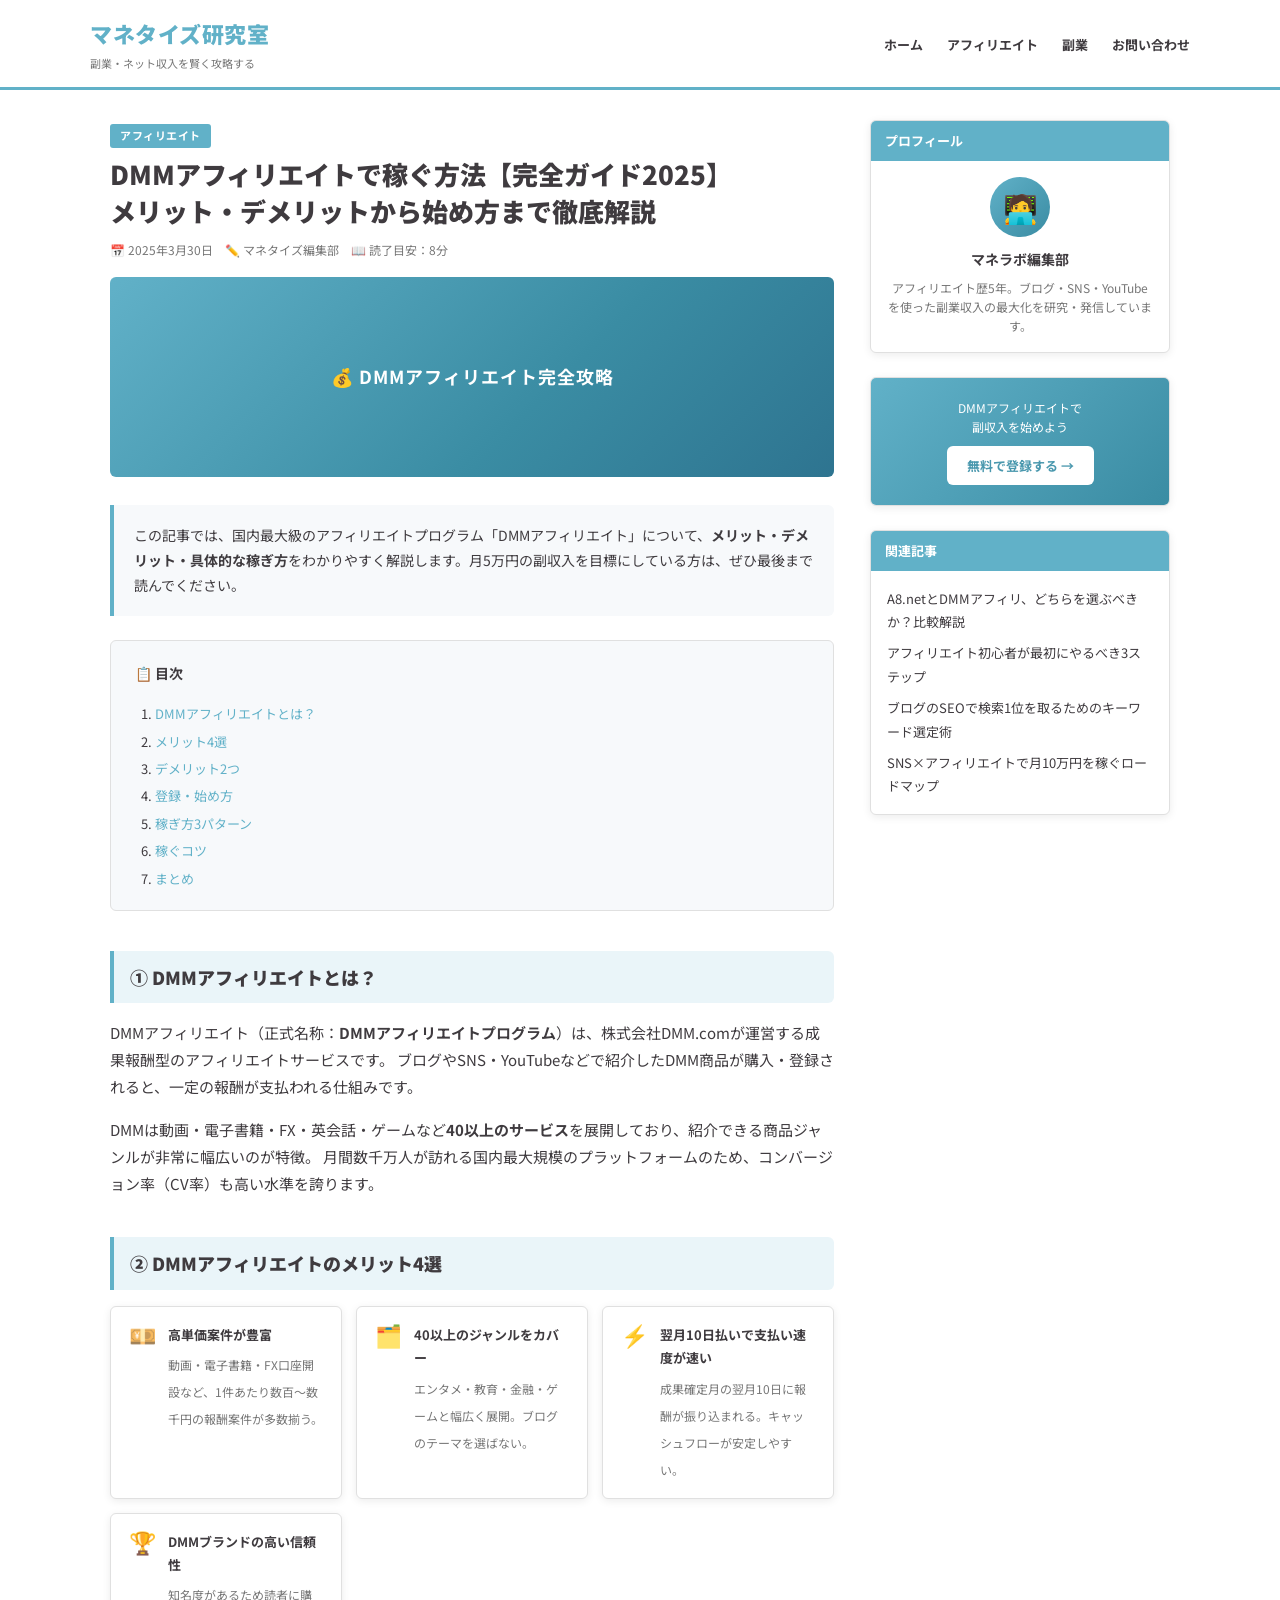
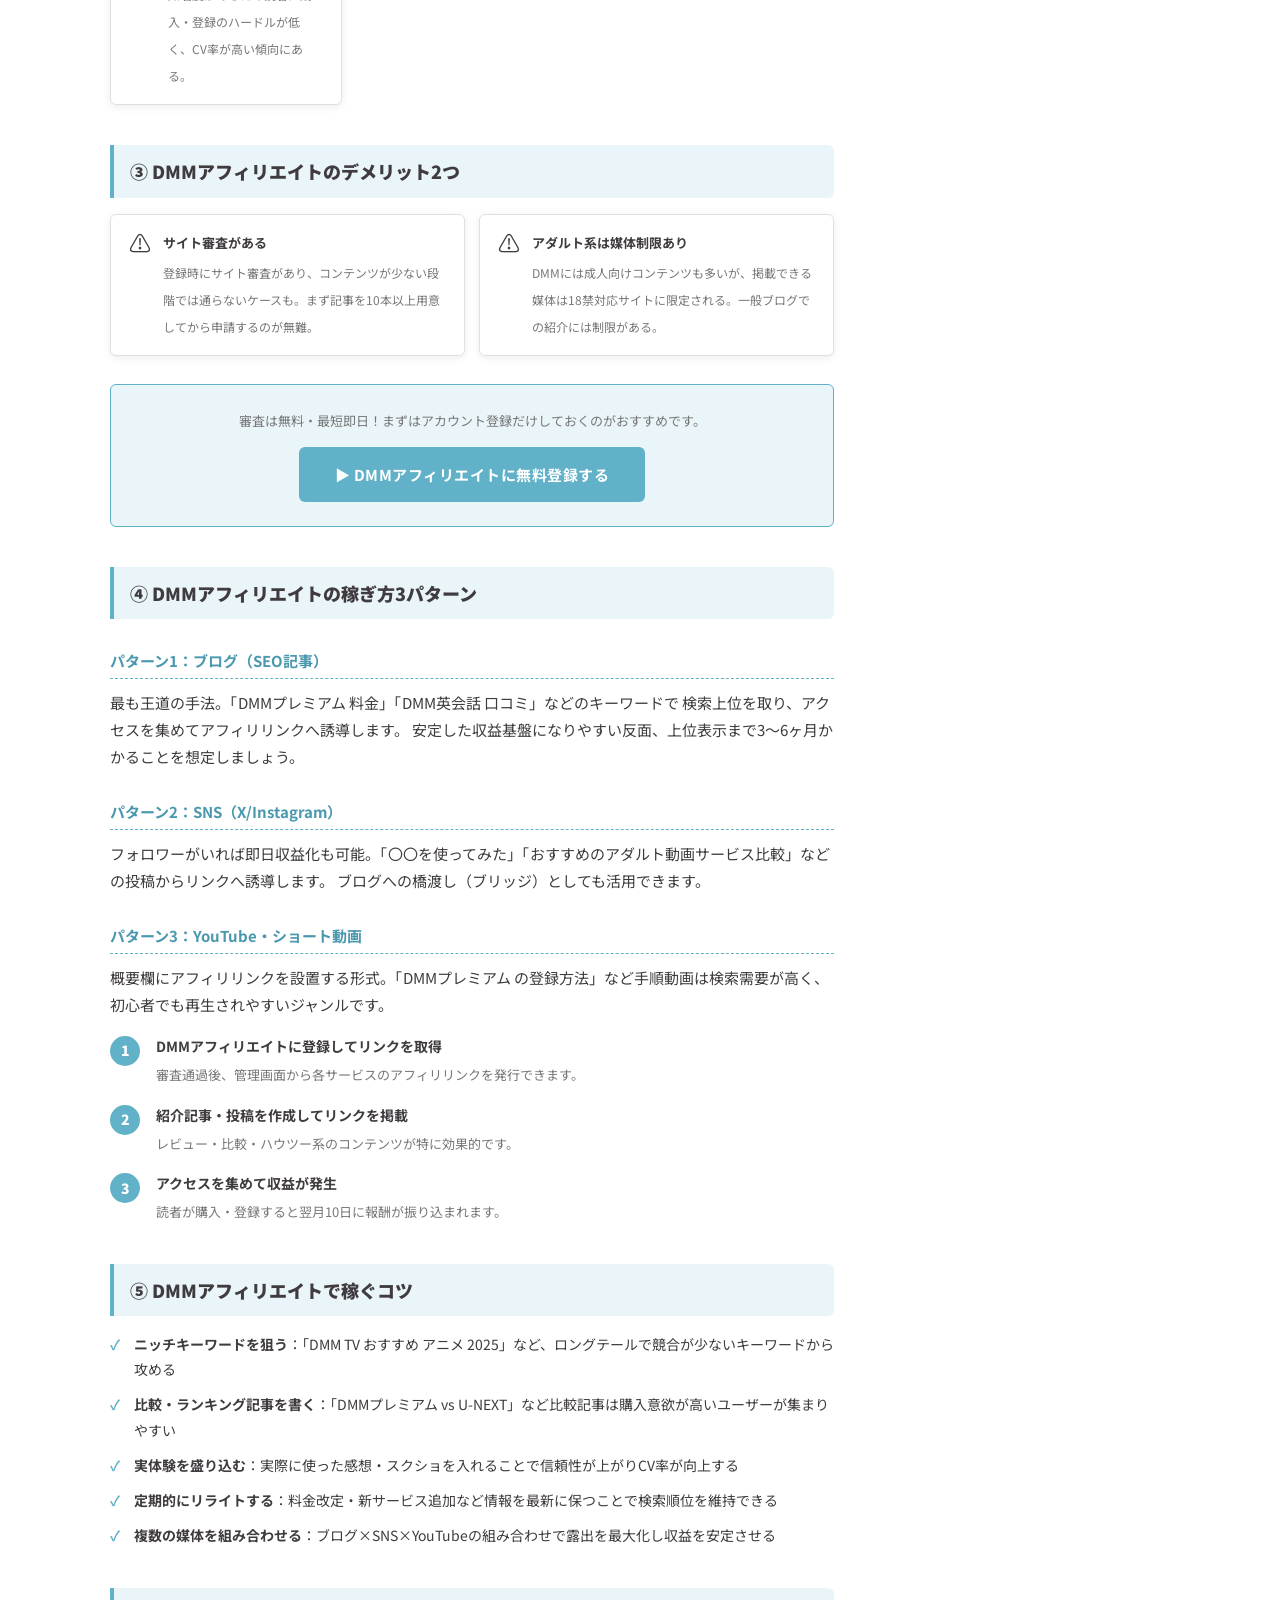
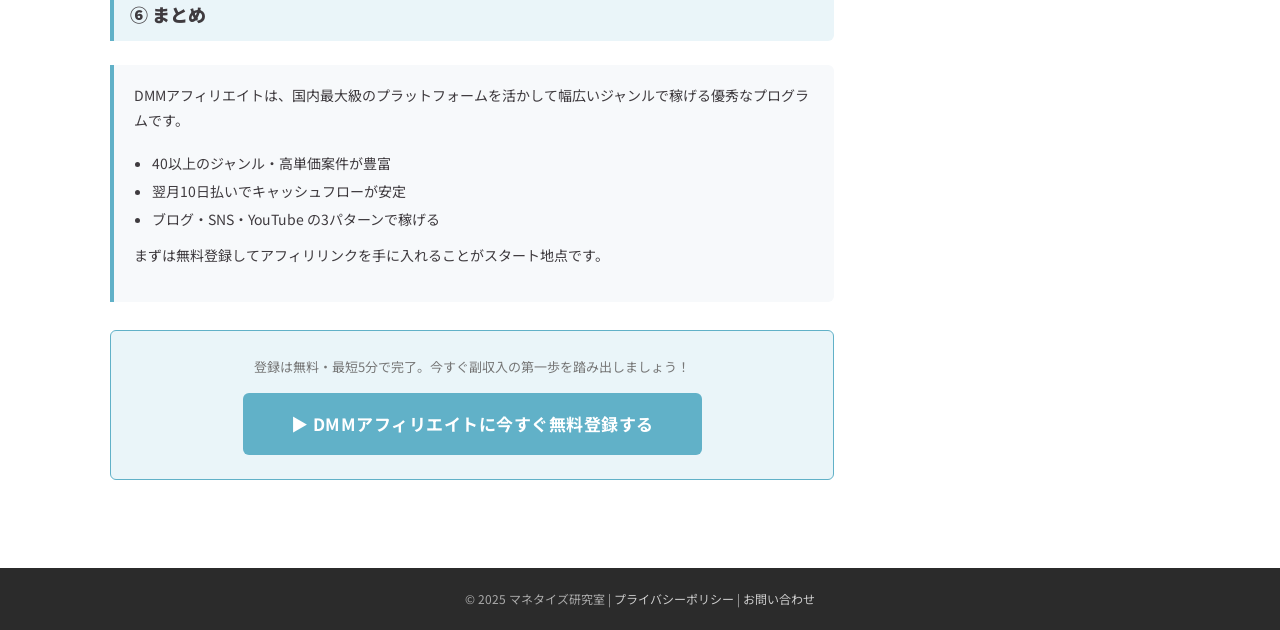
==== index.html @ 8227dcb9 "Initial commit: マネタイズ研究室 DMMアフィリエイト解説ブログ" ====
<!DOCTYPE html>
<html lang="ja">
<head>
  <meta charset="UTF-8">
  <meta name="viewport" content="width=device-width, initial-scale=1.0">
  <title>DMMアフィリエイトで稼ぐ方法【完全ガイド2025】 | マネタイズ研究室</title>
  <meta name="description" content="DMMアフィリエイトの始め方・メリット・デメリット・稼ぎ方を徹底解説。初心者でも月5万円以上を狙える副収入の作り方を紹介します。">
  <link rel="stylesheet" href="style.css">
</head>
<body>

<!-- ======= Header ======= -->
<header class="site-header">
  <div class="header-inner">
    <a href="index.html" style="text-decoration:none;">
      <div class="site-logo">
        <span class="name">マネタイズ研究室</span>
        <span class="tagline">副業・ネット収入を賢く攻略する</span>
      </div>
    </a>
    <nav>
      <ul class="site-nav">
        <li><a href="#">ホーム</a></li>
        <li><a href="#">アフィリエイト</a></li>
        <li><a href="#">副業</a></li>
        <li><a href="#">お問い合わせ</a></li>
      </ul>
    </nav>
  </div>
</header>

<!-- ======= Main ======= -->
<div class="wrapper">

  <!-- Article -->
  <main>
    <article>

      <header class="article-header">
        <span class="article-category">アフィリエイト</span>
        <h1 class="article-title">DMMアフィリエイトで稼ぐ方法【完全ガイド2025】<br>メリット・デメリットから始め方まで徹底解説</h1>
        <div class="article-meta">
          <span>📅 2025年3月30日</span>
          <span>✏️ マネタイズ編集部</span>
          <span>📖 読了目安：8分</span>
        </div>
        <div class="eyecatch">💰 DMMアフィリエイト完全攻略</div>
      </header>

      <div class="article-body">

        <!-- リード文 -->
        <div class="summary-box">
          この記事では、国内最大級のアフィリエイトプログラム「DMMアフィリエイト」について、<strong>メリット・デメリット・具体的な稼ぎ方</strong>をわかりやすく解説します。月5万円の副収入を目標にしている方は、ぜひ最後まで読んでください。
        </div>

        <!-- TOC -->
        <nav class="toc">
          <p class="toc-title">📋 目次</p>
          <ol>
            <li><a href="#what">DMMアフィリエイトとは？</a></li>
            <li><a href="#merit">メリット4選</a></li>
            <li><a href="#demerit">デメリット2つ</a></li>
            <li><a href="#start">登録・始め方</a></li>
            <li><a href="#how">稼ぎ方3パターン</a></li>
            <li><a href="#tips">稼ぐコツ</a></li>
            <li><a href="#summary">まとめ</a></li>
          </ol>
        </nav>

        <!-- 1. DMMアフィリエイトとは -->
        <h2 id="what">① DMMアフィリエイトとは？</h2>
        <p>
          DMMアフィリエイト（正式名称：<strong>DMMアフィリエイトプログラム</strong>）は、株式会社DMM.comが運営する成果報酬型のアフィリエイトサービスです。
          ブログやSNS・YouTubeなどで紹介したDMM商品が購入・登録されると、一定の報酬が支払われる仕組みです。
        </p>
        <p>
          DMMは動画・電子書籍・FX・英会話・ゲームなど<strong>40以上のサービス</strong>を展開しており、紹介できる商品ジャンルが非常に幅広いのが特徴。
          月間数千万人が訪れる国内最大規模のプラットフォームのため、コンバージョン率（CV率）も高い水準を誇ります。
        </p>

        <!-- 2. メリット -->
        <h2 id="merit">② DMMアフィリエイトのメリット4選</h2>
        <div class="card-grid">
          <div class="card">
            <div class="card-icon">💴</div>
            <div class="card-body">
              <strong>高単価案件が豊富</strong>
              <span>動画・電子書籍・FX口座開設など、1件あたり数百〜数千円の報酬案件が多数揃う。</span>
            </div>
          </div>
          <div class="card">
            <div class="card-icon">🗂️</div>
            <div class="card-body">
              <strong>40以上のジャンルをカバー</strong>
              <span>エンタメ・教育・金融・ゲームと幅広く展開。ブログのテーマを選ばない。</span>
            </div>
          </div>
          <div class="card">
            <div class="card-icon">⚡</div>
            <div class="card-body">
              <strong>翌月10日払いで支払い速度が速い</strong>
              <span>成果確定月の翌月10日に報酬が振り込まれる。キャッシュフローが安定しやすい。</span>
            </div>
          </div>
          <div class="card">
            <div class="card-icon">🏆</div>
            <div class="card-body">
              <strong>DMMブランドの高い信頼性</strong>
              <span>知名度があるため読者に購入・登録のハードルが低く、CV率が高い傾向にある。</span>
            </div>
          </div>
        </div>

        <!-- 3. デメリット -->
        <h2 id="demerit">③ DMMアフィリエイトのデメリット2つ</h2>
        <div class="card-grid">
          <div class="card">
            <div class="card-icon">⚠️</div>
            <div class="card-body">
              <strong>サイト審査がある</strong>
              <span>登録時にサイト審査があり、コンテンツが少ない段階では通らないケースも。まず記事を10本以上用意してから申請するのが無難。</span>
            </div>
          </div>
          <div class="card">
            <div class="card-icon">⚠️</div>
            <div class="card-body">
              <strong>アダルト系は媒体制限あり</strong>
              <span>DMMには成人向けコンテンツも多いが、掲載できる媒体は18禁対応サイトに限定される。一般ブログでの紹介には制限がある。</span>
            </div>
          </div>
        </div>

        <!-- 中間CTA -->
        <div class="cta-box" id="start">
          <p>審査は無料・最短即日！まずはアカウント登録だけしておくのがおすすめです。</p>
          <a href="YOUR_DMM_AFFILIATE_LINK" class="btn-cta" target="_blank" rel="noopener">
            ▶ DMMアフィリエイトに無料登録する
          </a>
        </div>

        <!-- 4. 稼ぎ方 -->
        <h2 id="how">④ DMMアフィリエイトの稼ぎ方3パターン</h2>

        <h3>パターン1：ブログ（SEO記事）</h3>
        <p>
          最も王道の手法。「DMMプレミアム 料金」「DMM英会話 口コミ」などのキーワードで
          検索上位を取り、アクセスを集めてアフィリリンクへ誘導します。
          安定した収益基盤になりやすい反面、上位表示まで3〜6ヶ月かかることを想定しましょう。
        </p>

        <h3>パターン2：SNS（X/Instagram）</h3>
        <p>
          フォロワーがいれば即日収益化も可能。「〇〇を使ってみた」「おすすめのアダルト動画サービス比較」などの投稿からリンクへ誘導します。
          ブログへの橋渡し（ブリッジ）としても活用できます。
        </p>

        <h3>パターン3：YouTube・ショート動画</h3>
        <p>
          概要欄にアフィリリンクを設置する形式。「DMMプレミアム の登録方法」など手順動画は検索需要が高く、初心者でも再生されやすいジャンルです。
        </p>

        <div class="steps">
          <div class="step">
            <div class="step-num">1</div>
            <div class="step-body">
              <strong>DMMアフィリエイトに登録してリンクを取得</strong>
              <p>審査通過後、管理画面から各サービスのアフィリリンクを発行できます。</p>
            </div>
          </div>
          <div class="step">
            <div class="step-num">2</div>
            <div class="step-body">
              <strong>紹介記事・投稿を作成してリンクを掲載</strong>
              <p>レビュー・比較・ハウツー系のコンテンツが特に効果的です。</p>
            </div>
          </div>
          <div class="step">
            <div class="step-num">3</div>
            <div class="step-body">
              <strong>アクセスを集めて収益が発生</strong>
              <p>読者が購入・登録すると翌月10日に報酬が振り込まれます。</p>
            </div>
          </div>
        </div>

        <!-- 5. 稼ぐコツ -->
        <h2 id="tips">⑤ DMMアフィリエイトで稼ぐコツ</h2>
        <ul class="tips-list">
          <li><strong>ニッチキーワードを狙う</strong>：「DMM TV おすすめ アニメ 2025」など、ロングテールで競合が少ないキーワードから攻める</li>
          <li><strong>比較・ランキング記事を書く</strong>：「DMMプレミアム vs U-NEXT」など比較記事は購入意欲が高いユーザーが集まりやすい</li>
          <li><strong>実体験を盛り込む</strong>：実際に使った感想・スクショを入れることで信頼性が上がりCV率が向上する</li>
          <li><strong>定期的にリライトする</strong>：料金改定・新サービス追加など情報を最新に保つことで検索順位を維持できる</li>
          <li><strong>複数の媒体を組み合わせる</strong>：ブログ×SNS×YouTubeの組み合わせで露出を最大化し収益を安定させる</li>
        </ul>

        <!-- 6. まとめ + 最終CTA -->
        <h2 id="summary">⑥ まとめ</h2>
        <div class="summary-box">
          <p>DMMアフィリエイトは、国内最大級のプラットフォームを活かして幅広いジャンルで稼げる優秀なプログラムです。</p>
          <ul style="padding-left:18px; margin-top:8px; font-size:14px; line-height:2;">
            <li>40以上のジャンル・高単価案件が豊富</li>
            <li>翌月10日払いでキャッシュフローが安定</li>
            <li>ブログ・SNS・YouTube の3パターンで稼げる</li>
          </ul>
          <p style="margin-top:10px;">まずは無料登録してアフィリリンクを手に入れることがスタート地点です。</p>
        </div>

        <div class="cta-box">
          <p>登録は無料・最短5分で完了。今すぐ副収入の第一歩を踏み出しましょう！</p>
          <a href="YOUR_DMM_AFFILIATE_LINK" class="btn-cta large" target="_blank" rel="noopener">
            ▶ DMMアフィリエイトに今すぐ無料登録する
          </a>
        </div>

      </div><!-- /.article-body -->
    </article>
  </main>

  <!-- Sidebar -->
  <aside class="sidebar">

    <!-- Profile -->
    <div class="sidebar-widget">
      <div class="widget-title">プロフィール</div>
      <div class="widget-body">
        <div class="profile-icon">🧑‍💻</div>
        <p class="profile-name">マネラボ編集部</p>
        <p class="profile-desc">アフィリエイト歴5年。ブログ・SNS・YouTube を使った副業収入の最大化を研究・発信しています。</p>
      </div>
    </div>

    <!-- Sidebar CTA -->
    <div class="sidebar-widget">
      <div class="sidebar-cta-banner">
        <p>DMMアフィリエイトで<br>副収入を始めよう</p>
        <a href="YOUR_DMM_AFFILIATE_LINK" class="btn-sidebar-cta" target="_blank" rel="noopener">
          無料で登録する →
        </a>
      </div>
    </div>

    <!-- Related -->
    <div class="sidebar-widget">
      <div class="widget-title">関連記事</div>
      <div class="widget-body">
        <ul class="related-list">
          <li><a href="#">A8.netとDMMアフィリ、どちらを選ぶべきか？比較解説</a></li>
          <li><a href="#">アフィリエイト初心者が最初にやるべき3ステップ</a></li>
          <li><a href="#">ブログのSEOで検索1位を取るためのキーワード選定術</a></li>
          <li><a href="#">SNS×アフィリエイトで月10万円を稼ぐロードマップ</a></li>
        </ul>
      </div>
    </div>

  </aside>

</div><!-- /.wrapper -->

<!-- ======= Footer ======= -->
<footer class="site-footer">
  <p>&copy; 2025 マネタイズ研究室 | <a href="#">プライバシーポリシー</a> | <a href="#">お問い合わせ</a></p>
</footer>

</body>
</html>
---- style.css ----
/* ============================
   マネタイズ研究室 - Global
   ============================ */
@import url('https://fonts.googleapis.com/css2?family=Noto+Sans+JP:wght@400;700;900&display=swap');

:root {
  --teal: #61b1c8;
  --teal-dark: #4a98ae;
  --teal-light: #eaf5f9;
  --bg: #ffffff;
  --bg-alt: #f7f9fb;
  --text: #3f3b3f;
  --muted: #777;
  --border: #e0e0e0;
  --shadow: 0 2px 8px rgba(0,0,0,0.08);
  --radius: 6px;
}

*, *::before, *::after { box-sizing: border-box; margin: 0; padding: 0; }

body {
  font-family: 'Noto Sans JP', sans-serif;
  font-size: 15px;
  line-height: 1.8;
  color: var(--text);
  background: var(--bg);
}

a { color: var(--teal); text-decoration: none; }
a:hover { text-decoration: underline; }

/* ============================
   Header
   ============================ */
.site-header {
  background: #fff;
  border-bottom: 3px solid var(--teal);
  padding: 0 20px;
}
.header-inner {
  max-width: 1100px;
  margin: 0 auto;
  display: flex;
  align-items: center;
  justify-content: space-between;
  padding: 14px 0;
}
.site-logo {
  display: flex;
  flex-direction: column;
}
.site-logo .name {
  font-size: 22px;
  font-weight: 900;
  color: var(--teal);
  letter-spacing: .5px;
}
.site-logo .tagline {
  font-size: 11px;
  color: var(--muted);
}
.site-nav {
  display: flex;
  gap: 24px;
  list-style: none;
}
.site-nav a {
  font-size: 13px;
  font-weight: 700;
  color: var(--text);
}
.site-nav a:hover { color: var(--teal); text-decoration: none; }

/* ============================
   Wrapper / Layout
   ============================ */
.wrapper {
  max-width: 1100px;
  margin: 0 auto;
  padding: 30px 20px 60px;
  display: grid;
  grid-template-columns: 1fr 300px;
  gap: 36px;
  align-items: start;
}

/* ============================
   Article
   ============================ */
.article-header { margin-bottom: 24px; }

.article-category {
  display: inline-block;
  background: var(--teal);
  color: #fff;
  font-size: 11px;
  font-weight: 700;
  padding: 2px 10px;
  border-radius: 3px;
  margin-bottom: 8px;
  letter-spacing: .5px;
}

.article-title {
  font-size: clamp(20px, 3vw, 26px);
  font-weight: 900;
  line-height: 1.4;
  margin-bottom: 10px;
  color: var(--text);
}

.article-meta {
  font-size: 12px;
  color: var(--muted);
  display: flex;
  align-items: center;
  gap: 12px;
}
.article-meta span { display: flex; align-items: center; gap: 4px; }

/* Eye-catch banner */
.eyecatch {
  width: 100%;
  height: 200px;
  background: linear-gradient(135deg, var(--teal) 0%, #3a8ca3 60%, #2e7490 100%);
  border-radius: var(--radius);
  margin: 16px 0 28px;
  display: flex;
  align-items: center;
  justify-content: center;
  color: #fff;
  font-size: 18px;
  font-weight: 700;
  letter-spacing: 1px;
}

/* ============================
   TOC
   ============================ */
.toc {
  background: var(--bg-alt);
  border: 1px solid var(--border);
  border-radius: var(--radius);
  padding: 20px 24px;
  margin-bottom: 36px;
}
.toc-title {
  font-size: 14px;
  font-weight: 700;
  margin-bottom: 12px;
  color: var(--text);
}
.toc ol {
  padding-left: 20px;
  display: flex;
  flex-direction: column;
  gap: 4px;
}
.toc li { font-size: 13px; }
.toc a { color: var(--teal); }

/* ============================
   Headings
   ============================ */
.article-body h2 {
  font-size: 18px;
  font-weight: 900;
  color: var(--text);
  background: var(--teal-light);
  border-left: 4px solid var(--teal);
  padding: 10px 16px;
  margin: 40px 0 16px;
  border-radius: 0 var(--radius) var(--radius) 0;
}
.article-body h3 {
  font-size: 15px;
  font-weight: 700;
  color: var(--teal-dark);
  margin: 28px 0 10px;
  padding-bottom: 4px;
  border-bottom: 1px dashed var(--teal);
}
.article-body p { margin-bottom: 16px; }

/* ============================
   Merit / Demerit Cards
   ============================ */
.card-grid {
  display: grid;
  grid-template-columns: repeat(auto-fit, minmax(220px, 1fr));
  gap: 14px;
  margin: 16px 0 24px;
}
.card {
  background: #fff;
  border: 1px solid var(--border);
  border-radius: var(--radius);
  padding: 16px 18px;
  box-shadow: var(--shadow);
  display: flex;
  gap: 12px;
  align-items: flex-start;
}
.card-icon {
  font-size: 22px;
  flex-shrink: 0;
  line-height: 1;
}
.card-body strong {
  display: block;
  font-size: 13px;
  font-weight: 700;
  margin-bottom: 4px;
}
.card-body span { font-size: 12px; color: var(--muted); line-height: 1.6; }

/* ============================
   Numbered Steps
   ============================ */
.steps { counter-reset: step; margin: 16px 0 24px; display: flex; flex-direction: column; gap: 16px; }
.step {
  display: flex;
  gap: 16px;
  align-items: flex-start;
}
.step-num {
  counter-increment: step;
  background: var(--teal);
  color: #fff;
  font-weight: 900;
  font-size: 14px;
  width: 30px;
  height: 30px;
  border-radius: 50%;
  display: flex;
  align-items: center;
  justify-content: center;
  flex-shrink: 0;
  margin-top: 2px;
}
.step-body strong { display: block; font-size: 14px; margin-bottom: 4px; }
.step-body p { font-size: 13px; color: var(--muted); margin: 0; }

/* ============================
   Tips List
   ============================ */
.tips-list { list-style: none; margin: 12px 0 24px; display: flex; flex-direction: column; gap: 10px; }
.tips-list li {
  padding-left: 24px;
  position: relative;
  font-size: 14px;
}
.tips-list li::before {
  content: "✓";
  position: absolute;
  left: 0;
  color: var(--teal);
  font-weight: 700;
}

/* ============================
   CTA Button
   ============================ */
.cta-box {
  background: var(--teal-light);
  border: 1px solid var(--teal);
  border-radius: var(--radius);
  padding: 24px;
  text-align: center;
  margin: 28px 0;
}
.cta-box p { font-size: 13px; color: var(--muted); margin-bottom: 14px; }
.btn-cta {
  display: inline-block;
  background: var(--teal);
  color: #fff;
  font-size: 15px;
  font-weight: 700;
  padding: 14px 36px;
  border-radius: var(--radius);
  transition: background .2s;
  text-decoration: none;
  letter-spacing: .5px;
}
.btn-cta:hover { background: var(--teal-dark); text-decoration: none; }
.btn-cta.large { font-size: 17px; padding: 16px 48px; }

/* ============================
   Summary Box
   ============================ */
.summary-box {
  background: var(--bg-alt);
  border-left: 4px solid var(--teal);
  padding: 18px 20px;
  border-radius: 0 var(--radius) var(--radius) 0;
  margin: 24px 0;
  font-size: 14px;
}

/* ============================
   Sidebar
   ============================ */
.sidebar { display: flex; flex-direction: column; gap: 24px; }

.sidebar-widget {
  background: #fff;
  border: 1px solid var(--border);
  border-radius: var(--radius);
  overflow: hidden;
  box-shadow: var(--shadow);
}
.widget-title {
  background: var(--teal);
  color: #fff;
  font-size: 13px;
  font-weight: 700;
  padding: 8px 14px;
}
.widget-body { padding: 16px; }

/* Profile */
.profile-icon {
  width: 60px;
  height: 60px;
  border-radius: 50%;
  background: linear-gradient(135deg, var(--teal), #3a8ca3);
  display: flex;
  align-items: center;
  justify-content: center;
  font-size: 28px;
  margin: 0 auto 10px;
}
.profile-name { text-align: center; font-weight: 700; font-size: 14px; margin-bottom: 6px; }
.profile-desc { font-size: 12px; color: var(--muted); text-align: center; line-height: 1.6; }

/* Related */
.related-list { list-style: none; display: flex; flex-direction: column; gap: 8px; }
.related-list li { font-size: 13px; }
.related-list a { color: var(--text); }
.related-list a:hover { color: var(--teal); text-decoration: none; }

/* Sidebar CTA */
.sidebar-cta-banner {
  background: linear-gradient(135deg, var(--teal) 0%, #3a8ca3 100%);
  padding: 20px;
  text-align: center;
  color: #fff;
}
.sidebar-cta-banner p { font-size: 12px; margin-bottom: 10px; line-height: 1.6; }
.btn-sidebar-cta {
  display: inline-block;
  background: #fff;
  color: var(--teal-dark);
  font-size: 13px;
  font-weight: 700;
  padding: 8px 20px;
  border-radius: var(--radius);
  text-decoration: none;
}
.btn-sidebar-cta:hover { opacity: .9; text-decoration: none; }

/* ============================
   Footer
   ============================ */
.site-footer {
  background: #2b2b2b;
  color: #aaa;
  text-align: center;
  font-size: 12px;
  padding: 20px;
}
.site-footer a { color: #ccc; }

/* ============================
   Responsive
   ============================ */
@media (max-width: 768px) {
  .wrapper { grid-template-columns: 1fr; }
  .site-nav { display: none; }
  .card-grid { grid-template-columns: 1fr; }
}
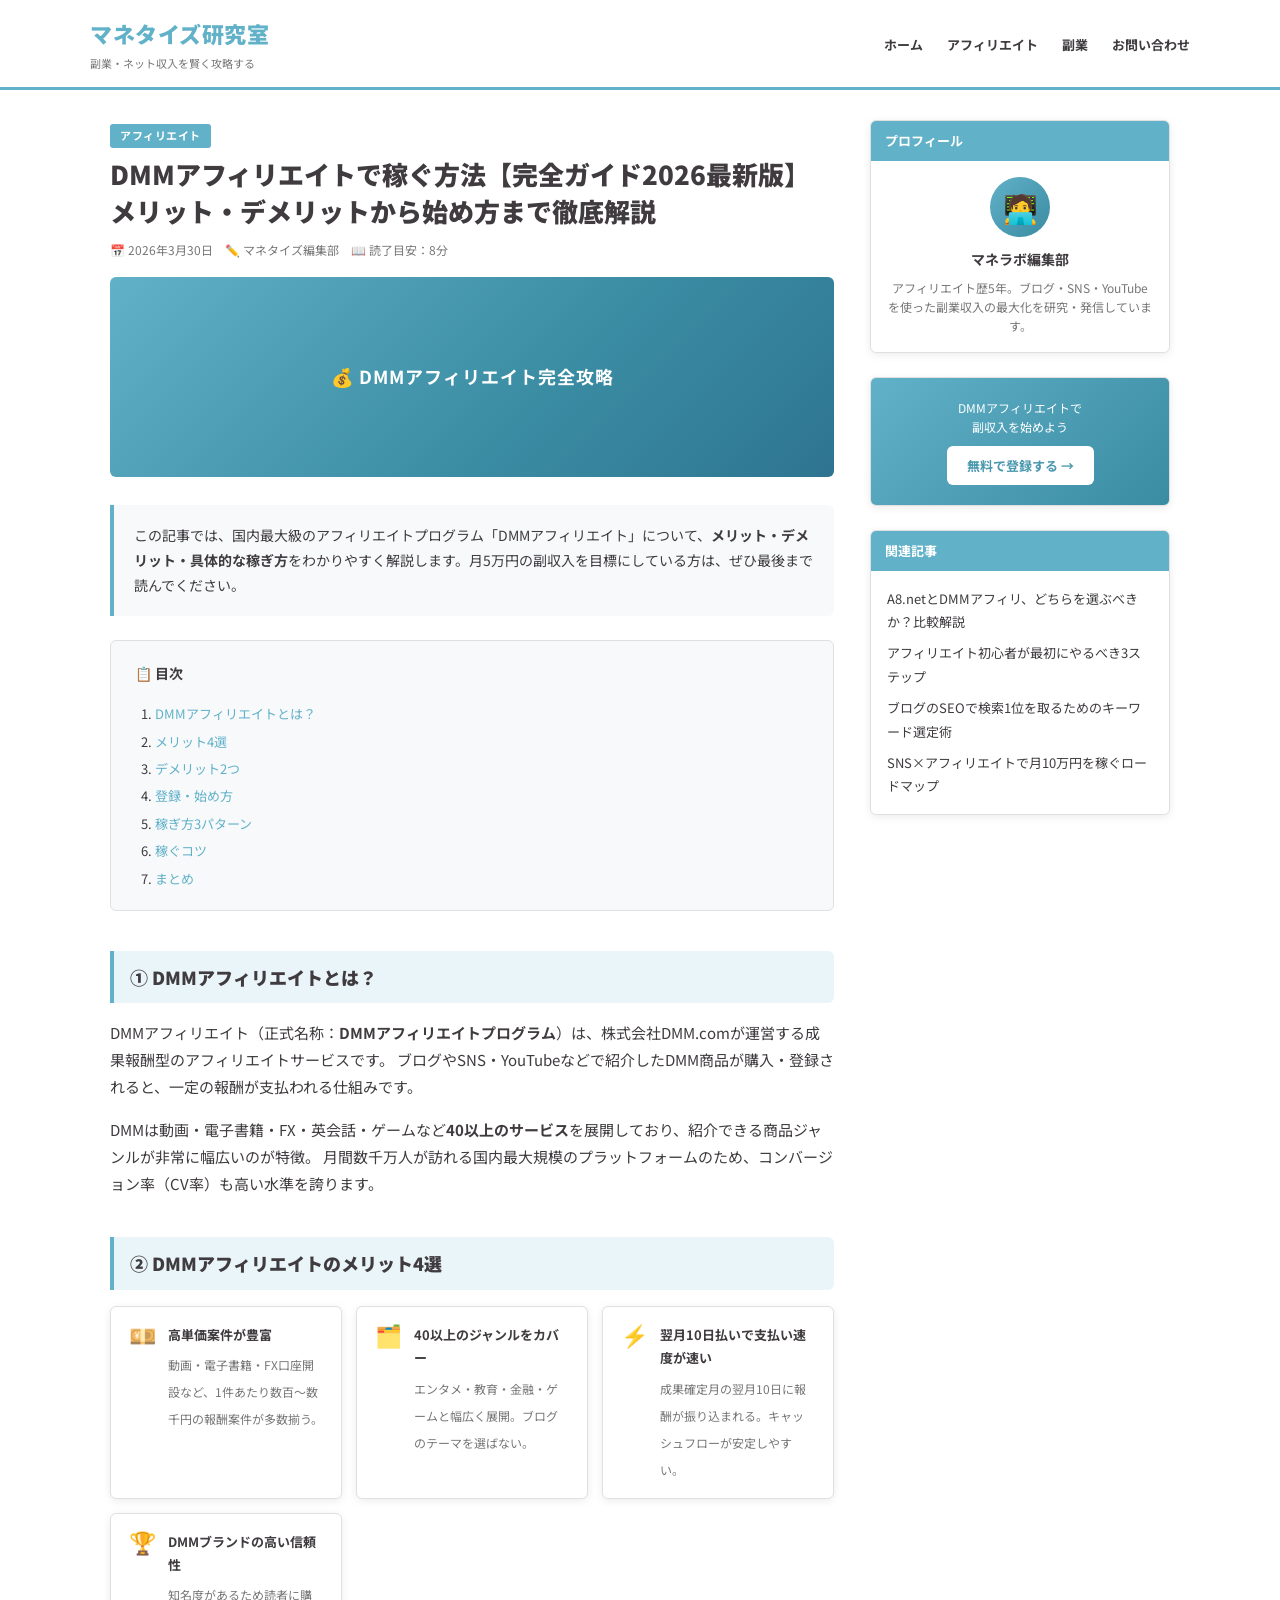
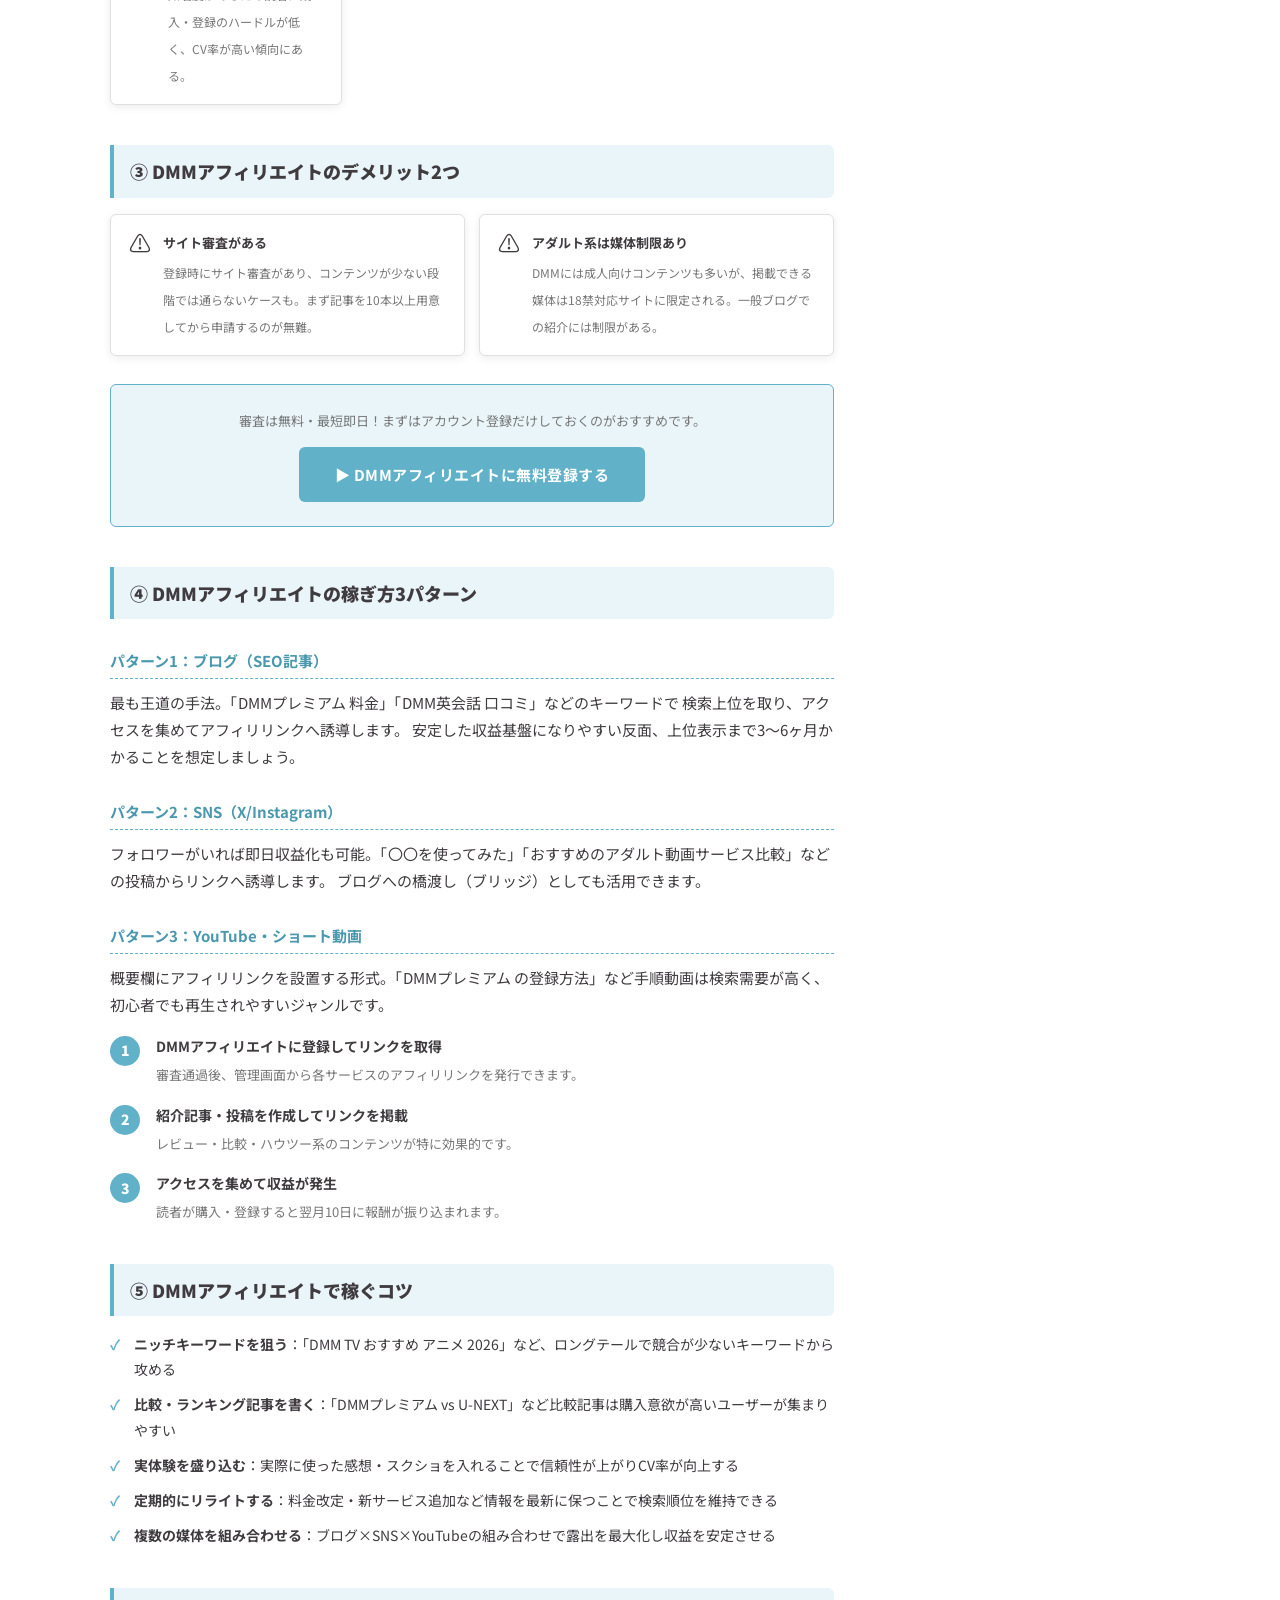
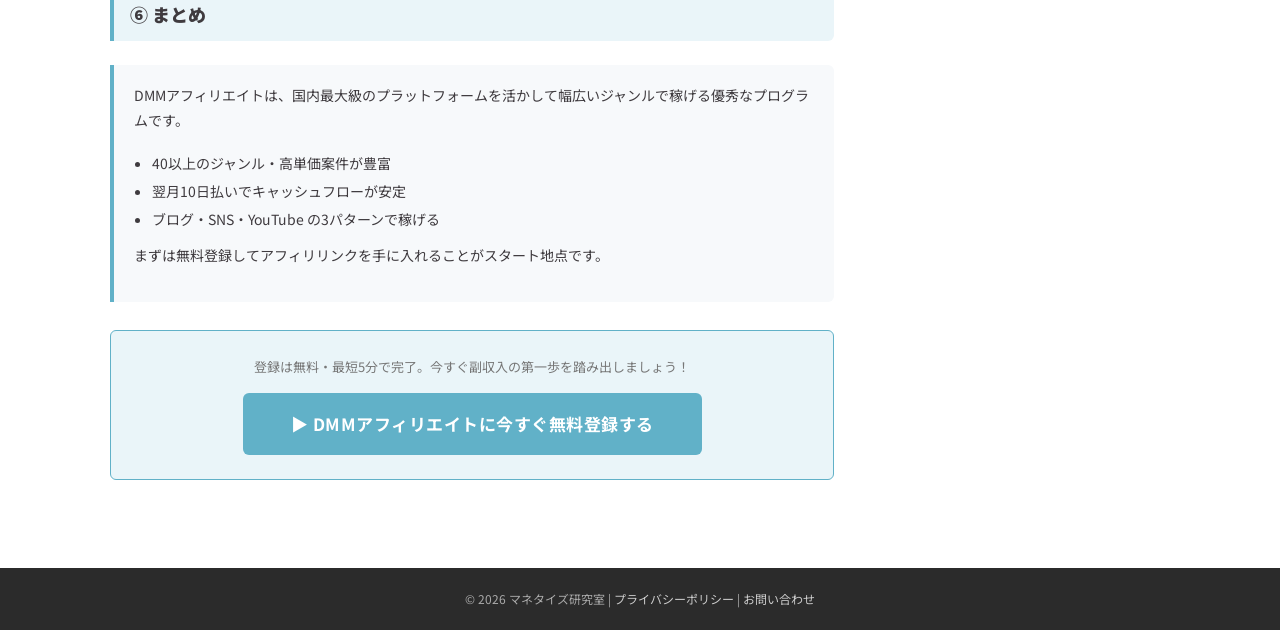
==== commit 6854137f: "Update: 2026最新版に年号を更新" ====
--- a/index.html
+++ b/index.html
@@ -3,8 +3,8 @@
 <head>
   <meta charset="UTF-8">
   <meta name="viewport" content="width=device-width, initial-scale=1.0">
-  <title>DMMアフィリエイトで稼ぐ方法【完全ガイド2025】 | マネタイズ研究室</title>
-  <meta name="description" content="DMMアフィリエイトの始め方・メリット・デメリット・稼ぎ方を徹底解説。初心者でも月5万円以上を狙える副収入の作り方を紹介します。">
+  <title>DMMアフィリエイトで稼ぐ方法【完全ガイド2026最新版】 | マネタイズ研究室</title>
+  <meta name="description" content="DMMアフィリエイトの始め方・メリット・デメリット・稼ぎ方を徹底解説。初心者でも月5万円以上を狙える副収入の作り方を紹介します。【2026年最新】">
   <link rel="stylesheet" href="style.css">
 </head>
 <body>
@@ -38,9 +38,9 @@
 
       <header class="article-header">
         <span class="article-category">アフィリエイト</span>
-        <h1 class="article-title">DMMアフィリエイトで稼ぐ方法【完全ガイド2025】<br>メリット・デメリットから始め方まで徹底解説</h1>
+        <h1 class="article-title">DMMアフィリエイトで稼ぐ方法【完全ガイド2026最新版】<br>メリット・デメリットから始め方まで徹底解説</h1>
         <div class="article-meta">
-          <span>📅 2025年3月30日</span>
+          <span>📅 2026年3月30日</span>
           <span>✏️ マネタイズ編集部</span>
           <span>📖 読了目安：8分</span>
         </div>
@@ -187,7 +187,7 @@
         <!-- 5. 稼ぐコツ -->
         <h2 id="tips">⑤ DMMアフィリエイトで稼ぐコツ</h2>
         <ul class="tips-list">
-          <li><strong>ニッチキーワードを狙う</strong>：「DMM TV おすすめ アニメ 2025」など、ロングテールで競合が少ないキーワードから攻める</li>
+          <li><strong>ニッチキーワードを狙う</strong>：「DMM TV おすすめ アニメ 2026」など、ロングテールで競合が少ないキーワードから攻める</li>
           <li><strong>比較・ランキング記事を書く</strong>：「DMMプレミアム vs U-NEXT」など比較記事は購入意欲が高いユーザーが集まりやすい</li>
           <li><strong>実体験を盛り込む</strong>：実際に使った感想・スクショを入れることで信頼性が上がりCV率が向上する</li>
           <li><strong>定期的にリライトする</strong>：料金改定・新サービス追加など情報を最新に保つことで検索順位を維持できる</li>
@@ -259,7 +259,7 @@
 
 <!-- ======= Footer ======= -->
 <footer class="site-footer">
-  <p>&copy; 2025 マネタイズ研究室 | <a href="#">プライバシーポリシー</a> | <a href="#">お問い合わせ</a></p>
+  <p>&copy; 2026 マネタイズ研究室 | <a href="#">プライバシーポリシー</a> | <a href="#">お問い合わせ</a></p>
 </footer>
 
 </body>
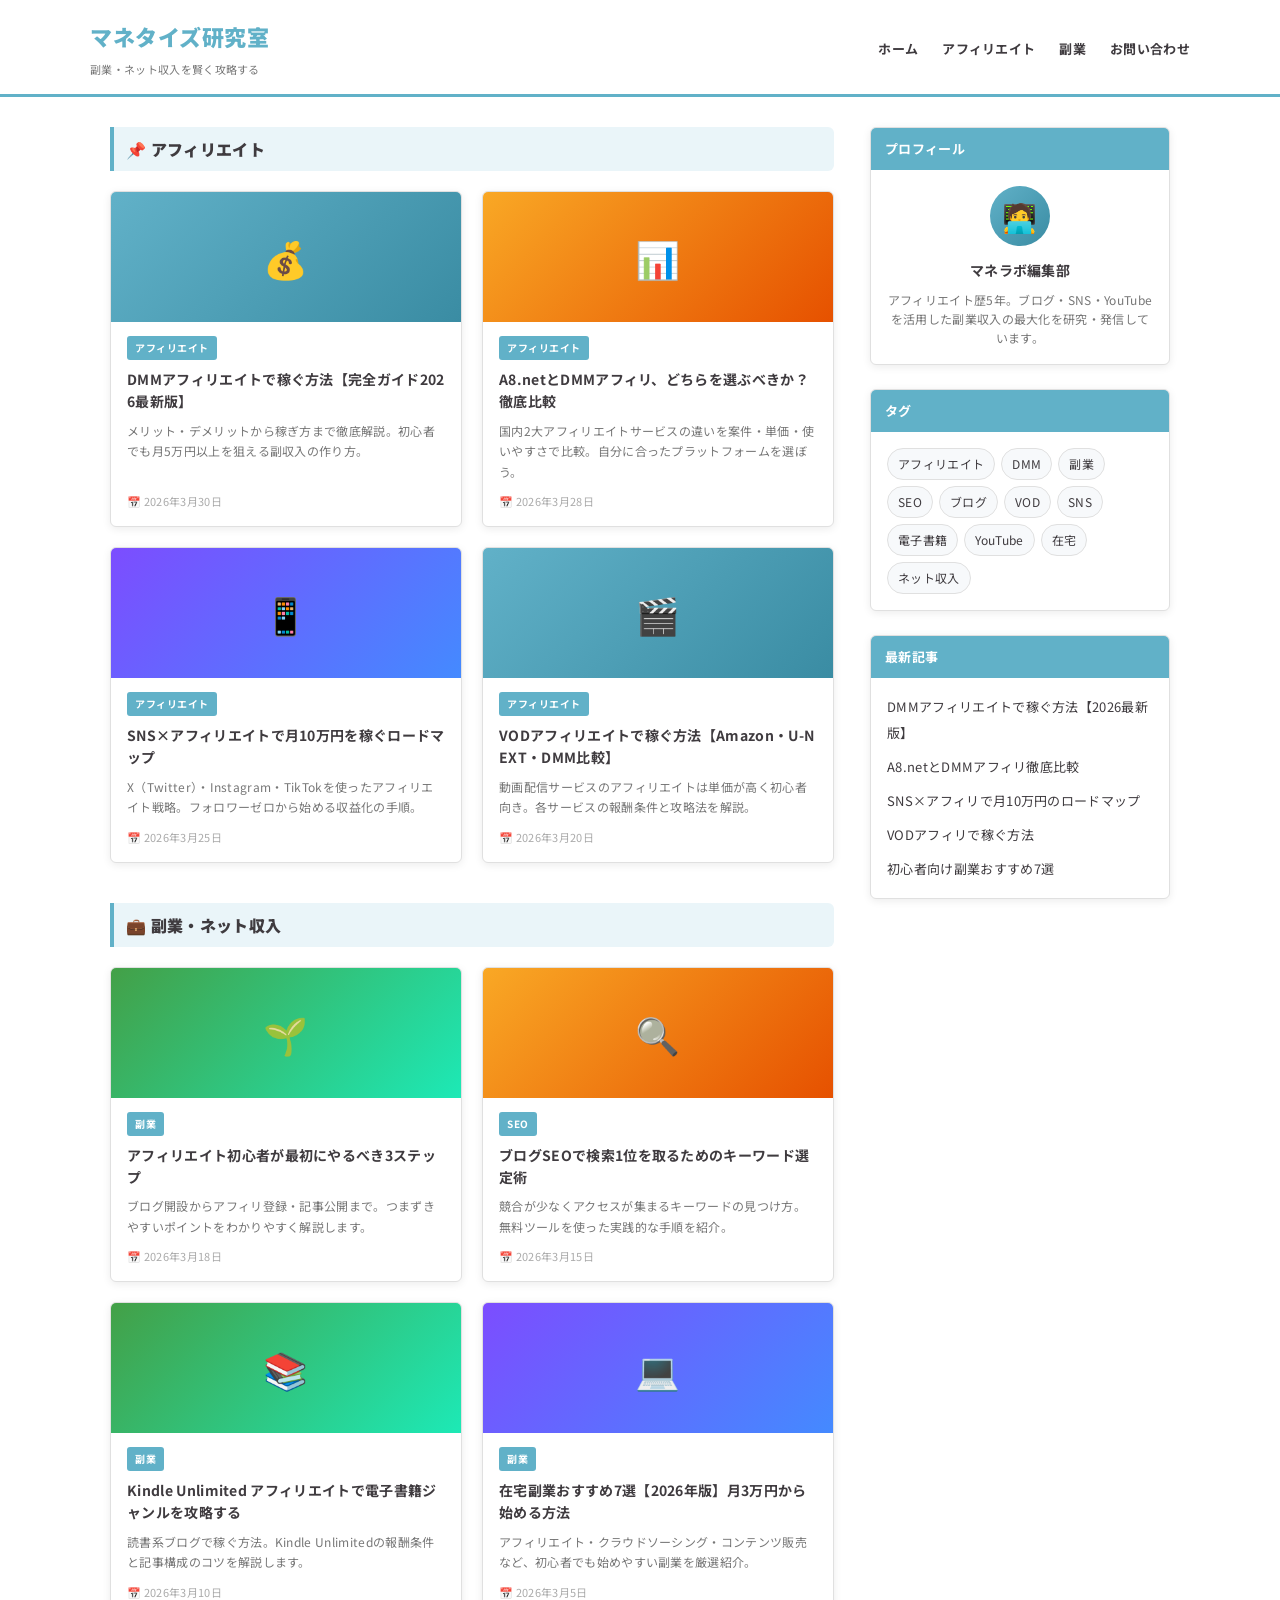
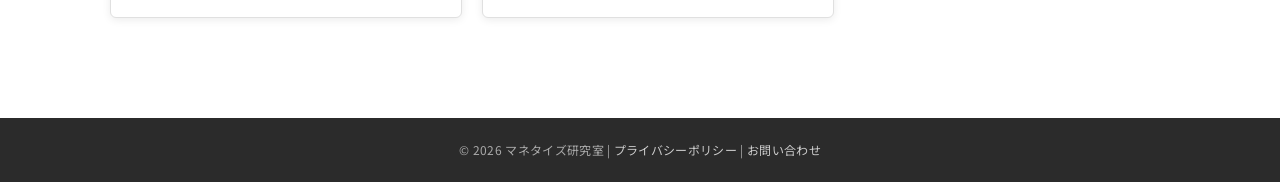
==== commit cc3b8195: "Add homepage with card grid + move article to dmm-affiliate.html + fix readability" ====
--- a/index.html
+++ b/index.html
@@ -3,8 +3,8 @@
 <head>
   <meta charset="UTF-8">
   <meta name="viewport" content="width=device-width, initial-scale=1.0">
-  <title>DMMアフィリエイトで稼ぐ方法【完全ガイド2026最新版】 | マネタイズ研究室</title>
-  <meta name="description" content="DMMアフィリエイトの始め方・メリット・デメリット・稼ぎ方を徹底解説。初心者でも月5万円以上を狙える副収入の作り方を紹介します。【2026年最新】">
+  <title>マネタイズ研究室 | 副業・ネット収入を賢く攻略する</title>
+  <meta name="description" content="アフィリエイト・副業・ネット収入に関する情報を発信するブログ。DMMアフィリエイトやSNS活用など、実践的な稼ぎ方を解説します。">
   <link rel="stylesheet" href="style.css">
 </head>
 <body>
@@ -20,9 +20,9 @@
     </a>
     <nav>
       <ul class="site-nav">
-        <li><a href="#">ホーム</a></li>
-        <li><a href="#">アフィリエイト</a></li>
-        <li><a href="#">副業</a></li>
+        <li><a href="index.html">ホーム</a></li>
+        <li><a href="#affiliate">アフィリエイト</a></li>
+        <li><a href="#fukugyo">副業</a></li>
         <li><a href="#">お問い合わせ</a></li>
       </ul>
     </nav>
@@ -30,191 +30,106 @@
 </header>
 
 <!-- ======= Main ======= -->
-<div class="wrapper">
+<div class="home-wrapper">
 
-  <!-- Article -->
   <main>
-    <article>
 
-      <header class="article-header">
-        <span class="article-category">アフィリエイト</span>
-        <h1 class="article-title">DMMアフィリエイトで稼ぐ方法【完全ガイド2026最新版】<br>メリット・デメリットから始め方まで徹底解説</h1>
-        <div class="article-meta">
-          <span>📅 2026年3月30日</span>
-          <span>✏️ マネタイズ編集部</span>
-          <span>📖 読了目安：8分</span>
-        </div>
-        <div class="eyecatch">💰 DMMアフィリエイト完全攻略</div>
-      </header>
+    <!-- アフィリエイト記事 -->
+    <section id="affiliate">
+      <h2 class="section-heading">📌 アフィリエイト</h2>
+      <div class="post-grid">
 
-      <div class="article-body">
+        <a href="dmm-affiliate.html" class="post-card">
+          <div class="post-card-thumb thumb-affiliate">💰</div>
+          <div class="post-card-body">
+            <span class="post-card-cat">アフィリエイト</span>
+            <p class="post-card-title">DMMアフィリエイトで稼ぐ方法【完全ガイド2026最新版】</p>
+            <p class="post-card-excerpt">メリット・デメリットから稼ぎ方まで徹底解説。初心者でも月5万円以上を狙える副収入の作り方。</p>
+            <p class="post-card-meta">📅 2026年3月30日</p>
+          </div>
+        </a>
 
-        <!-- リード文 -->
-        <div class="summary-box">
-          この記事では、国内最大級のアフィリエイトプログラム「DMMアフィリエイト」について、<strong>メリット・デメリット・具体的な稼ぎ方</strong>をわかりやすく解説します。月5万円の副収入を目標にしている方は、ぜひ最後まで読んでください。
-        </div>
+        <a href="#" class="post-card">
+          <div class="post-card-thumb thumb-seo">📊</div>
+          <div class="post-card-body">
+            <span class="post-card-cat">アフィリエイト</span>
+            <p class="post-card-title">A8.netとDMMアフィリ、どちらを選ぶべきか？徹底比較</p>
+            <p class="post-card-excerpt">国内2大アフィリエイトサービスの違いを案件・単価・使いやすさで比較。自分に合ったプラットフォームを選ぼう。</p>
+            <p class="post-card-meta">📅 2026年3月28日</p>
+          </div>
+        </a>
 
-        <!-- TOC -->
-        <nav class="toc">
-          <p class="toc-title">📋 目次</p>
-          <ol>
-            <li><a href="#what">DMMアフィリエイトとは？</a></li>
-            <li><a href="#merit">メリット4選</a></li>
-            <li><a href="#demerit">デメリット2つ</a></li>
-            <li><a href="#start">登録・始め方</a></li>
-            <li><a href="#how">稼ぎ方3パターン</a></li>
-            <li><a href="#tips">稼ぐコツ</a></li>
-            <li><a href="#summary">まとめ</a></li>
-          </ol>
-        </nav>
+        <a href="#" class="post-card">
+          <div class="post-card-thumb thumb-sns">📱</div>
+          <div class="post-card-body">
+            <span class="post-card-cat">アフィリエイト</span>
+            <p class="post-card-title">SNS×アフィリエイトで月10万円を稼ぐロードマップ</p>
+            <p class="post-card-excerpt">X（Twitter）・Instagram・TikTokを使ったアフィリエイト戦略。フォロワーゼロから始める収益化の手順。</p>
+            <p class="post-card-meta">📅 2026年3月25日</p>
+          </div>
+        </a>
 
-        <!-- 1. DMMアフィリエイトとは -->
-        <h2 id="what">① DMMアフィリエイトとは？</h2>
-        <p>
-          DMMアフィリエイト（正式名称：<strong>DMMアフィリエイトプログラム</strong>）は、株式会社DMM.comが運営する成果報酬型のアフィリエイトサービスです。
-          ブログやSNS・YouTubeなどで紹介したDMM商品が購入・登録されると、一定の報酬が支払われる仕組みです。
-        </p>
-        <p>
-          DMMは動画・電子書籍・FX・英会話・ゲームなど<strong>40以上のサービス</strong>を展開しており、紹介できる商品ジャンルが非常に幅広いのが特徴。
-          月間数千万人が訪れる国内最大規模のプラットフォームのため、コンバージョン率（CV率）も高い水準を誇ります。
-        </p>
+        <a href="#" class="post-card">
+          <div class="post-card-thumb thumb-affiliate">🎬</div>
+          <div class="post-card-body">
+            <span class="post-card-cat">アフィリエイト</span>
+            <p class="post-card-title">VODアフィリエイトで稼ぐ方法【Amazon・U-NEXT・DMM比較】</p>
+            <p class="post-card-excerpt">動画配信サービスのアフィリエイトは単価が高く初心者向き。各サービスの報酬条件と攻略法を解説。</p>
+            <p class="post-card-meta">📅 2026年3月20日</p>
+          </div>
+        </a>
 
-        <!-- 2. メリット -->
-        <h2 id="merit">② DMMアフィリエイトのメリット4選</h2>
-        <div class="card-grid">
-          <div class="card">
-            <div class="card-icon">💴</div>
-            <div class="card-body">
-              <strong>高単価案件が豊富</strong>
-              <span>動画・電子書籍・FX口座開設など、1件あたり数百〜数千円の報酬案件が多数揃う。</span>
-            </div>
+      </div>
+    </section>
+
+    <!-- 副業記事 -->
+    <section id="fukugyo">
+      <h2 class="section-heading">💼 副業・ネット収入</h2>
+      <div class="post-grid">
+
+        <a href="#" class="post-card">
+          <div class="post-card-thumb thumb-fukugyo">🌱</div>
+          <div class="post-card-body">
+            <span class="post-card-cat">副業</span>
+            <p class="post-card-title">アフィリエイト初心者が最初にやるべき3ステップ</p>
+            <p class="post-card-excerpt">ブログ開設からアフィリ登録・記事公開まで。つまずきやすいポイントをわかりやすく解説します。</p>
+            <p class="post-card-meta">📅 2026年3月18日</p>
           </div>
-          <div class="card">
-            <div class="card-icon">🗂️</div>
-            <div class="card-body">
-              <strong>40以上のジャンルをカバー</strong>
-              <span>エンタメ・教育・金融・ゲームと幅広く展開。ブログのテーマを選ばない。</span>
-            </div>
+        </a>
+
+        <a href="#" class="post-card">
+          <div class="post-card-thumb thumb-seo">🔍</div>
+          <div class="post-card-body">
+            <span class="post-card-cat">SEO</span>
+            <p class="post-card-title">ブログSEOで検索1位を取るためのキーワード選定術</p>
+            <p class="post-card-excerpt">競合が少なくアクセスが集まるキーワードの見つけ方。無料ツールを使った実践的な手順を紹介。</p>
+            <p class="post-card-meta">📅 2026年3月15日</p>
           </div>
-          <div class="card">
-            <div class="card-icon">⚡</div>
-            <div class="card-body">
-              <strong>翌月10日払いで支払い速度が速い</strong>
-              <span>成果確定月の翌月10日に報酬が振り込まれる。キャッシュフローが安定しやすい。</span>
-            </div>
+        </a>
+
+        <a href="#" class="post-card">
+          <div class="post-card-thumb thumb-fukugyo">📚</div>
+          <div class="post-card-body">
+            <span class="post-card-cat">副業</span>
+            <p class="post-card-title">Kindle Unlimited アフィリエイトで電子書籍ジャンルを攻略する</p>
+            <p class="post-card-excerpt">読書系ブログで稼ぐ方法。Kindle Unlimitedの報酬条件と記事構成のコツを解説します。</p>
+            <p class="post-card-meta">📅 2026年3月10日</p>
           </div>
-          <div class="card">
-            <div class="card-icon">🏆</div>
-            <div class="card-body">
-              <strong>DMMブランドの高い信頼性</strong>
-              <span>知名度があるため読者に購入・登録のハードルが低く、CV率が高い傾向にある。</span>
-            </div>
+        </a>
+
+        <a href="#" class="post-card">
+          <div class="post-card-thumb thumb-sns">💻</div>
+          <div class="post-card-body">
+            <span class="post-card-cat">副業</span>
+            <p class="post-card-title">在宅副業おすすめ7選【2026年版】月3万円から始める方法</p>
+            <p class="post-card-excerpt">アフィリエイト・クラウドソーシング・コンテンツ販売など、初心者でも始めやすい副業を厳選紹介。</p>
+            <p class="post-card-meta">📅 2026年3月5日</p>
           </div>
-        </div>
+        </a>
 
-        <!-- 3. デメリット -->
-        <h2 id="demerit">③ DMMアフィリエイトのデメリット2つ</h2>
-        <div class="card-grid">
-          <div class="card">
-            <div class="card-icon">⚠️</div>
-            <div class="card-body">
-              <strong>サイト審査がある</strong>
-              <span>登録時にサイト審査があり、コンテンツが少ない段階では通らないケースも。まず記事を10本以上用意してから申請するのが無難。</span>
-            </div>
-          </div>
-          <div class="card">
-            <div class="card-icon">⚠️</div>
-            <div class="card-body">
-              <strong>アダルト系は媒体制限あり</strong>
-              <span>DMMには成人向けコンテンツも多いが、掲載できる媒体は18禁対応サイトに限定される。一般ブログでの紹介には制限がある。</span>
-            </div>
-          </div>
-        </div>
+      </div>
+    </section>
 
-        <!-- 中間CTA -->
-        <div class="cta-box" id="start">
-          <p>審査は無料・最短即日！まずはアカウント登録だけしておくのがおすすめです。</p>
-          <a href="YOUR_DMM_AFFILIATE_LINK" class="btn-cta" target="_blank" rel="noopener">
-            ▶ DMMアフィリエイトに無料登録する
-          </a>
-        </div>
-
-        <!-- 4. 稼ぎ方 -->
-        <h2 id="how">④ DMMアフィリエイトの稼ぎ方3パターン</h2>
-
-        <h3>パターン1：ブログ（SEO記事）</h3>
-        <p>
-          最も王道の手法。「DMMプレミアム 料金」「DMM英会話 口コミ」などのキーワードで
-          検索上位を取り、アクセスを集めてアフィリリンクへ誘導します。
-          安定した収益基盤になりやすい反面、上位表示まで3〜6ヶ月かかることを想定しましょう。
-        </p>
-
-        <h3>パターン2：SNS（X/Instagram）</h3>
-        <p>
-          フォロワーがいれば即日収益化も可能。「〇〇を使ってみた」「おすすめのアダルト動画サービス比較」などの投稿からリンクへ誘導します。
-          ブログへの橋渡し（ブリッジ）としても活用できます。
-        </p>
-
-        <h3>パターン3：YouTube・ショート動画</h3>
-        <p>
-          概要欄にアフィリリンクを設置する形式。「DMMプレミアム の登録方法」など手順動画は検索需要が高く、初心者でも再生されやすいジャンルです。
-        </p>
-
-        <div class="steps">
-          <div class="step">
-            <div class="step-num">1</div>
-            <div class="step-body">
-              <strong>DMMアフィリエイトに登録してリンクを取得</strong>
-              <p>審査通過後、管理画面から各サービスのアフィリリンクを発行できます。</p>
-            </div>
-          </div>
-          <div class="step">
-            <div class="step-num">2</div>
-            <div class="step-body">
-              <strong>紹介記事・投稿を作成してリンクを掲載</strong>
-              <p>レビュー・比較・ハウツー系のコンテンツが特に効果的です。</p>
-            </div>
-          </div>
-          <div class="step">
-            <div class="step-num">3</div>
-            <div class="step-body">
-              <strong>アクセスを集めて収益が発生</strong>
-              <p>読者が購入・登録すると翌月10日に報酬が振り込まれます。</p>
-            </div>
-          </div>
-        </div>
-
-        <!-- 5. 稼ぐコツ -->
-        <h2 id="tips">⑤ DMMアフィリエイトで稼ぐコツ</h2>
-        <ul class="tips-list">
-          <li><strong>ニッチキーワードを狙う</strong>：「DMM TV おすすめ アニメ 2026」など、ロングテールで競合が少ないキーワードから攻める</li>
-          <li><strong>比較・ランキング記事を書く</strong>：「DMMプレミアム vs U-NEXT」など比較記事は購入意欲が高いユーザーが集まりやすい</li>
-          <li><strong>実体験を盛り込む</strong>：実際に使った感想・スクショを入れることで信頼性が上がりCV率が向上する</li>
-          <li><strong>定期的にリライトする</strong>：料金改定・新サービス追加など情報を最新に保つことで検索順位を維持できる</li>
-          <li><strong>複数の媒体を組み合わせる</strong>：ブログ×SNS×YouTubeの組み合わせで露出を最大化し収益を安定させる</li>
-        </ul>
-
-        <!-- 6. まとめ + 最終CTA -->
-        <h2 id="summary">⑥ まとめ</h2>
-        <div class="summary-box">
-          <p>DMMアフィリエイトは、国内最大級のプラットフォームを活かして幅広いジャンルで稼げる優秀なプログラムです。</p>
-          <ul style="padding-left:18px; margin-top:8px; font-size:14px; line-height:2;">
-            <li>40以上のジャンル・高単価案件が豊富</li>
-            <li>翌月10日払いでキャッシュフローが安定</li>
-            <li>ブログ・SNS・YouTube の3パターンで稼げる</li>
-          </ul>
-          <p style="margin-top:10px;">まずは無料登録してアフィリリンクを手に入れることがスタート地点です。</p>
-        </div>
-
-        <div class="cta-box">
-          <p>登録は無料・最短5分で完了。今すぐ副収入の第一歩を踏み出しましょう！</p>
-          <a href="YOUR_DMM_AFFILIATE_LINK" class="btn-cta large" target="_blank" rel="noopener">
-            ▶ DMMアフィリエイトに今すぐ無料登録する
-          </a>
-        </div>
-
-      </div><!-- /.article-body -->
-    </article>
   </main>
 
   <!-- Sidebar -->
@@ -226,36 +141,45 @@
       <div class="widget-body">
         <div class="profile-icon">🧑‍💻</div>
         <p class="profile-name">マネラボ編集部</p>
-        <p class="profile-desc">アフィリエイト歴5年。ブログ・SNS・YouTube を使った副業収入の最大化を研究・発信しています。</p>
+        <p class="profile-desc">アフィリエイト歴5年。ブログ・SNS・YouTube を活用した副業収入の最大化を研究・発信しています。</p>
       </div>
     </div>
 
-    <!-- Sidebar CTA -->
+    <!-- Tag Cloud -->
     <div class="sidebar-widget">
-      <div class="sidebar-cta-banner">
-        <p>DMMアフィリエイトで<br>副収入を始めよう</p>
-        <a href="YOUR_DMM_AFFILIATE_LINK" class="btn-sidebar-cta" target="_blank" rel="noopener">
-          無料で登録する →
-        </a>
+      <div class="widget-title">タグ</div>
+      <div class="tag-cloud">
+        <a href="#">アフィリエイト</a>
+        <a href="#">DMM</a>
+        <a href="#">副業</a>
+        <a href="#">SEO</a>
+        <a href="#">ブログ</a>
+        <a href="#">VOD</a>
+        <a href="#">SNS</a>
+        <a href="#">電子書籍</a>
+        <a href="#">YouTube</a>
+        <a href="#">在宅</a>
+        <a href="#">ネット収入</a>
       </div>
     </div>
 
-    <!-- Related -->
+    <!-- Recent Posts -->
     <div class="sidebar-widget">
-      <div class="widget-title">関連記事</div>
+      <div class="widget-title">最新記事</div>
       <div class="widget-body">
         <ul class="related-list">
-          <li><a href="#">A8.netとDMMアフィリ、どちらを選ぶべきか？比較解説</a></li>
-          <li><a href="#">アフィリエイト初心者が最初にやるべき3ステップ</a></li>
-          <li><a href="#">ブログのSEOで検索1位を取るためのキーワード選定術</a></li>
-          <li><a href="#">SNS×アフィリエイトで月10万円を稼ぐロードマップ</a></li>
+          <li><a href="dmm-affiliate.html">DMMアフィリエイトで稼ぐ方法【2026最新版】</a></li>
+          <li><a href="#">A8.netとDMMアフィリ徹底比較</a></li>
+          <li><a href="#">SNS×アフィリで月10万円のロードマップ</a></li>
+          <li><a href="#">VODアフィリで稼ぐ方法</a></li>
+          <li><a href="#">初心者向け副業おすすめ7選</a></li>
         </ul>
       </div>
     </div>
 
   </aside>
 
-</div><!-- /.wrapper -->
+</div><!-- /.home-wrapper -->
 
 <!-- ======= Footer ======= -->
 <footer class="site-footer">
--- a/style.css
+++ b/style.css
@@ -20,10 +20,13 @@
 
 body {
   font-family: 'Noto Sans JP', sans-serif;
-  font-size: 15px;
-  line-height: 1.8;
+  font-size: 16px;
+  line-height: 2;
   color: var(--text);
   background: var(--bg);
+  letter-spacing: 0.02em;
+  word-break: break-all;
+  overflow-wrap: break-word;
 }
 
 a { color: var(--teal); text-decoration: none; }
@@ -180,7 +183,8 @@
   padding-bottom: 4px;
   border-bottom: 1px dashed var(--teal);
 }
-.article-body p { margin-bottom: 16px; }
+.article-body p { margin-bottom: 24px; font-size: 15px; line-height: 2.1; }
+.article-body p + p { margin-top: 0; }
 
 /* ============================
    Merit / Demerit Cards
@@ -372,10 +376,113 @@
 .site-footer a { color: #ccc; }
 
 /* ============================
+   Homepage - Post Cards
+   ============================ */
+.home-wrapper {
+  max-width: 1100px;
+  margin: 0 auto;
+  padding: 30px 20px 60px;
+  display: grid;
+  grid-template-columns: 1fr 300px;
+  gap: 36px;
+  align-items: start;
+}
+
+.section-heading {
+  font-size: 16px;
+  font-weight: 900;
+  color: var(--text);
+  border-left: 4px solid var(--teal);
+  padding: 6px 12px;
+  background: var(--teal-light);
+  margin-bottom: 20px;
+  border-radius: 0 var(--radius) var(--radius) 0;
+}
+
+.post-grid {
+  display: grid;
+  grid-template-columns: repeat(2, 1fr);
+  gap: 20px;
+  margin-bottom: 40px;
+}
+
+.post-card {
+  background: #fff;
+  border: 1px solid var(--border);
+  border-radius: var(--radius);
+  overflow: hidden;
+  box-shadow: var(--shadow);
+  transition: transform .2s, box-shadow .2s;
+  display: flex;
+  flex-direction: column;
+}
+.post-card:hover { transform: translateY(-3px); box-shadow: 0 6px 18px rgba(0,0,0,0.12); text-decoration: none; }
+
+.post-card-thumb {
+  height: 130px;
+  display: flex;
+  align-items: center;
+  justify-content: center;
+  font-size: 36px;
+  color: #fff;
+  font-weight: 900;
+  letter-spacing: 1px;
+}
+.thumb-affiliate { background: linear-gradient(135deg, #61b1c8 0%, #3a8ca3 100%); }
+.thumb-seo       { background: linear-gradient(135deg, #f9a825 0%, #e65100 100%); }
+.thumb-sns       { background: linear-gradient(135deg, #7c4dff 0%, #448aff 100%); }
+.thumb-fukugyo   { background: linear-gradient(135deg, #43a047 0%, #1de9b6 100%); }
+
+.post-card-body { padding: 14px 16px; flex: 1; display: flex; flex-direction: column; gap: 8px; }
+.post-card-cat {
+  display: inline-block;
+  background: var(--teal);
+  color: #fff;
+  font-size: 10px;
+  font-weight: 700;
+  padding: 2px 8px;
+  border-radius: 3px;
+  letter-spacing: .5px;
+  width: fit-content;
+}
+.post-card-title {
+  font-size: 14px;
+  font-weight: 700;
+  line-height: 1.6;
+  color: var(--text);
+}
+.post-card-excerpt {
+  font-size: 12px;
+  color: var(--muted);
+  line-height: 1.7;
+  flex: 1;
+}
+.post-card-meta {
+  font-size: 11px;
+  color: #aaa;
+}
+
+/* Tag Cloud */
+.tag-cloud { display: flex; flex-wrap: wrap; gap: 6px; padding: 16px; }
+.tag-cloud a {
+  display: inline-block;
+  background: var(--bg-alt);
+  border: 1px solid var(--border);
+  color: var(--text);
+  font-size: 12px;
+  padding: 3px 10px;
+  border-radius: 20px;
+  transition: background .15s;
+}
+.tag-cloud a:hover { background: var(--teal-light); color: var(--teal-dark); text-decoration: none; }
+
+/* ============================
    Responsive
    ============================ */
 @media (max-width: 768px) {
   .wrapper { grid-template-columns: 1fr; }
+  .home-wrapper { grid-template-columns: 1fr; }
   .site-nav { display: none; }
   .card-grid { grid-template-columns: 1fr; }
-}
+  .post-grid { grid-template-columns: 1fr; }
+}
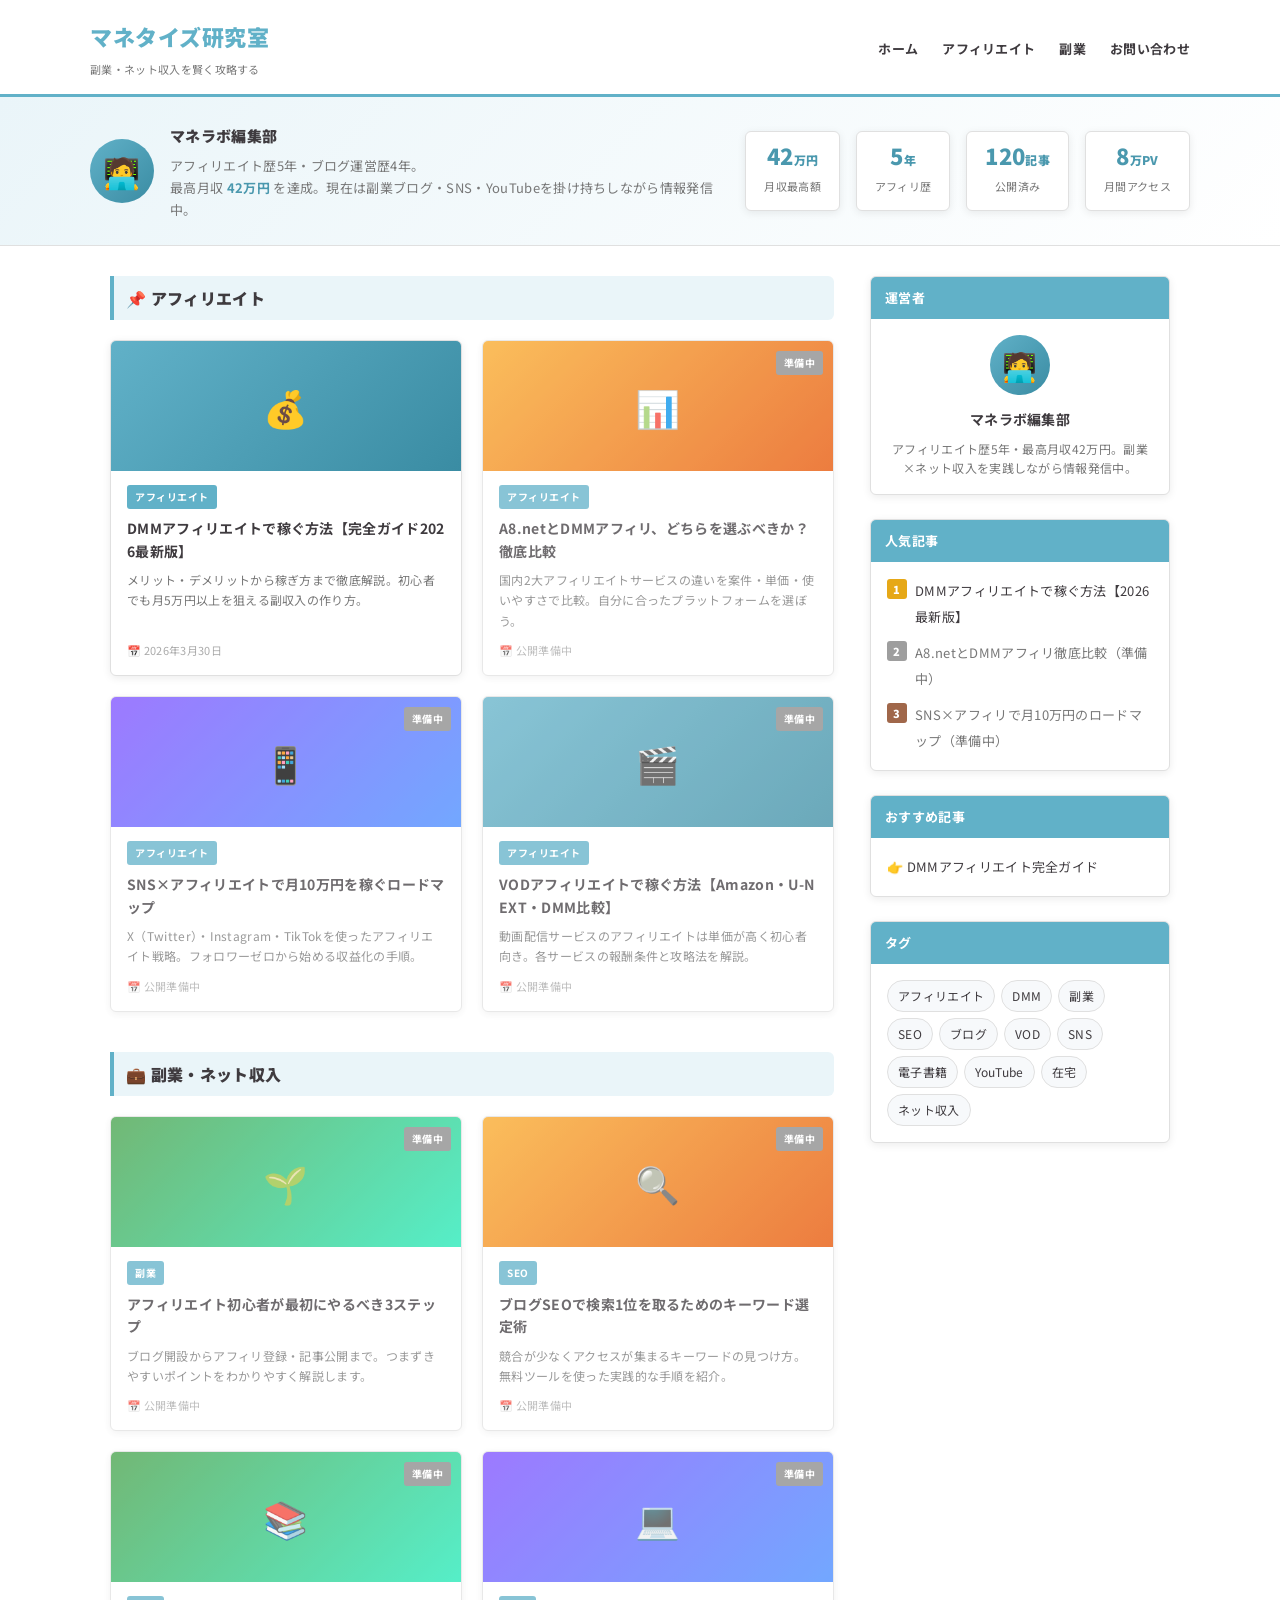
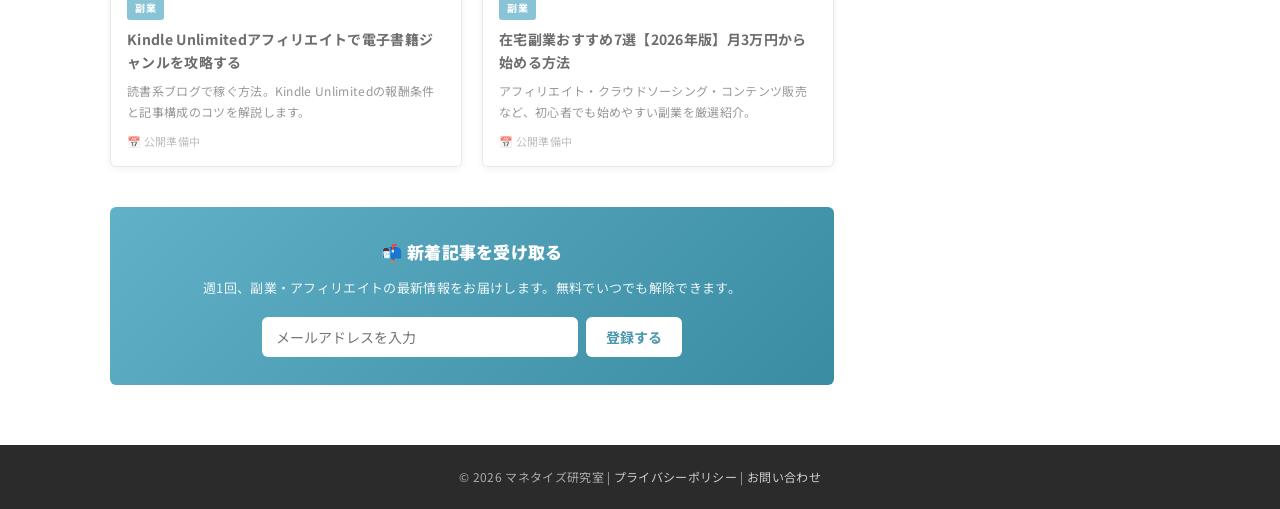
==== commit 9f64ee58: "Improve SEO, UX, CTA: schema.org, profile hero, coming-soon cards, popular posts, newsletter, fix br" ====
--- a/index.html
+++ b/index.html
@@ -4,8 +4,22 @@
   <meta charset="UTF-8">
   <meta name="viewport" content="width=device-width, initial-scale=1.0">
   <title>マネタイズ研究室 | 副業・ネット収入を賢く攻略する</title>
-  <meta name="description" content="アフィリエイト・副業・ネット収入に関する情報を発信するブログ。DMMアフィリエイトやSNS活用など、実践的な稼ぎ方を解説します。">
+  <meta name="description" content="アフィリエイト・副業・ネット収入に関する実践情報を発信するブログ。DMMアフィリエイトやSNS活用など、初心者でも月5万円を目指せる稼ぎ方を解説します。">
+  <link rel="canonical" href="https://monetize-lab.pages.dev/">
   <link rel="stylesheet" href="style.css">
+  <script type="application/ld+json">
+  {
+    "@context": "https://schema.org",
+    "@type": "WebSite",
+    "name": "マネタイズ研究室",
+    "url": "https://monetize-lab.pages.dev/",
+    "description": "副業・ネット収入を賢く攻略する情報ブログ",
+    "publisher": {
+      "@type": "Organization",
+      "name": "マネタイズ研究室"
+    }
+  }
+  </script>
 </head>
 <body>
 
@@ -18,17 +32,48 @@
         <span class="tagline">副業・ネット収入を賢く攻略する</span>
       </div>
     </a>
-    <nav>
+    <nav aria-label="メインナビゲーション">
       <ul class="site-nav">
         <li><a href="index.html">ホーム</a></li>
         <li><a href="#affiliate">アフィリエイト</a></li>
         <li><a href="#fukugyo">副業</a></li>
-        <li><a href="#">お問い合わせ</a></li>
+        <li><a href="#contact">お問い合わせ</a></li>
       </ul>
     </nav>
   </div>
 </header>
 
+<!-- ======= Profile / Achievement Hero ======= -->
+<section class="profile-hero">
+  <div class="profile-hero-inner">
+    <div class="profile-hero-left">
+      <div class="profile-avatar">🧑‍💻</div>
+      <div>
+        <p class="profile-hero-name">マネラボ編集部</p>
+        <p class="profile-hero-bio">アフィリエイト歴5年・ブログ運営歴4年。<br>最高月収 <strong>42万円</strong> を達成。現在は副業ブログ・SNS・YouTubeを掛け持ちしながら情報発信中。</p>
+      </div>
+    </div>
+    <div class="achievement-grid">
+      <div class="achievement-item">
+        <span class="achievement-num">42<small>万円</small></span>
+        <span class="achievement-label">月収最高額</span>
+      </div>
+      <div class="achievement-item">
+        <span class="achievement-num">5<small>年</small></span>
+        <span class="achievement-label">アフィリ歴</span>
+      </div>
+      <div class="achievement-item">
+        <span class="achievement-num">120<small>記事</small></span>
+        <span class="achievement-label">公開済み</span>
+      </div>
+      <div class="achievement-item">
+        <span class="achievement-num">8<small>万PV</small></span>
+        <span class="achievement-label">月間アクセス</span>
+      </div>
+    </div>
+  </div>
+</section>
+
 <!-- ======= Main ======= -->
 <div class="home-wrapper">
 
@@ -49,35 +94,38 @@
           </div>
         </a>
 
-        <a href="#" class="post-card">
+        <div class="post-card post-card--soon">
           <div class="post-card-thumb thumb-seo">📊</div>
           <div class="post-card-body">
             <span class="post-card-cat">アフィリエイト</span>
             <p class="post-card-title">A8.netとDMMアフィリ、どちらを選ぶべきか？徹底比較</p>
             <p class="post-card-excerpt">国内2大アフィリエイトサービスの違いを案件・単価・使いやすさで比較。自分に合ったプラットフォームを選ぼう。</p>
-            <p class="post-card-meta">📅 2026年3月28日</p>
-          </div>
-        </a>
-
-        <a href="#" class="post-card">
+            <p class="post-card-meta">📅 公開準備中</p>
+          </div>
+          <span class="coming-soon-badge">準備中</span>
+        </div>
+
+        <div class="post-card post-card--soon">
           <div class="post-card-thumb thumb-sns">📱</div>
           <div class="post-card-body">
             <span class="post-card-cat">アフィリエイト</span>
             <p class="post-card-title">SNS×アフィリエイトで月10万円を稼ぐロードマップ</p>
             <p class="post-card-excerpt">X（Twitter）・Instagram・TikTokを使ったアフィリエイト戦略。フォロワーゼロから始める収益化の手順。</p>
-            <p class="post-card-meta">📅 2026年3月25日</p>
-          </div>
-        </a>
-
-        <a href="#" class="post-card">
+            <p class="post-card-meta">📅 公開準備中</p>
+          </div>
+          <span class="coming-soon-badge">準備中</span>
+        </div>
+
+        <div class="post-card post-card--soon">
           <div class="post-card-thumb thumb-affiliate">🎬</div>
           <div class="post-card-body">
             <span class="post-card-cat">アフィリエイト</span>
             <p class="post-card-title">VODアフィリエイトで稼ぐ方法【Amazon・U-NEXT・DMM比較】</p>
             <p class="post-card-excerpt">動画配信サービスのアフィリエイトは単価が高く初心者向き。各サービスの報酬条件と攻略法を解説。</p>
-            <p class="post-card-meta">📅 2026年3月20日</p>
-          </div>
-        </a>
+            <p class="post-card-meta">📅 公開準備中</p>
+          </div>
+          <span class="coming-soon-badge">準備中</span>
+        </div>
 
       </div>
     </section>
@@ -87,47 +135,61 @@
       <h2 class="section-heading">💼 副業・ネット収入</h2>
       <div class="post-grid">
 
-        <a href="#" class="post-card">
+        <div class="post-card post-card--soon">
           <div class="post-card-thumb thumb-fukugyo">🌱</div>
           <div class="post-card-body">
             <span class="post-card-cat">副業</span>
             <p class="post-card-title">アフィリエイト初心者が最初にやるべき3ステップ</p>
             <p class="post-card-excerpt">ブログ開設からアフィリ登録・記事公開まで。つまずきやすいポイントをわかりやすく解説します。</p>
-            <p class="post-card-meta">📅 2026年3月18日</p>
-          </div>
-        </a>
-
-        <a href="#" class="post-card">
+            <p class="post-card-meta">📅 公開準備中</p>
+          </div>
+          <span class="coming-soon-badge">準備中</span>
+        </div>
+
+        <div class="post-card post-card--soon">
           <div class="post-card-thumb thumb-seo">🔍</div>
           <div class="post-card-body">
             <span class="post-card-cat">SEO</span>
             <p class="post-card-title">ブログSEOで検索1位を取るためのキーワード選定術</p>
             <p class="post-card-excerpt">競合が少なくアクセスが集まるキーワードの見つけ方。無料ツールを使った実践的な手順を紹介。</p>
-            <p class="post-card-meta">📅 2026年3月15日</p>
-          </div>
-        </a>
-
-        <a href="#" class="post-card">
+            <p class="post-card-meta">📅 公開準備中</p>
+          </div>
+          <span class="coming-soon-badge">準備中</span>
+        </div>
+
+        <div class="post-card post-card--soon">
           <div class="post-card-thumb thumb-fukugyo">📚</div>
           <div class="post-card-body">
             <span class="post-card-cat">副業</span>
-            <p class="post-card-title">Kindle Unlimited アフィリエイトで電子書籍ジャンルを攻略する</p>
+            <p class="post-card-title">Kindle Unlimitedアフィリエイトで電子書籍ジャンルを攻略する</p>
             <p class="post-card-excerpt">読書系ブログで稼ぐ方法。Kindle Unlimitedの報酬条件と記事構成のコツを解説します。</p>
-            <p class="post-card-meta">📅 2026年3月10日</p>
-          </div>
-        </a>
-
-        <a href="#" class="post-card">
+            <p class="post-card-meta">📅 公開準備中</p>
+          </div>
+          <span class="coming-soon-badge">準備中</span>
+        </div>
+
+        <div class="post-card post-card--soon">
           <div class="post-card-thumb thumb-sns">💻</div>
           <div class="post-card-body">
             <span class="post-card-cat">副業</span>
             <p class="post-card-title">在宅副業おすすめ7選【2026年版】月3万円から始める方法</p>
             <p class="post-card-excerpt">アフィリエイト・クラウドソーシング・コンテンツ販売など、初心者でも始めやすい副業を厳選紹介。</p>
-            <p class="post-card-meta">📅 2026年3月5日</p>
-          </div>
-        </a>
-
-      </div>
+            <p class="post-card-meta">📅 公開準備中</p>
+          </div>
+          <span class="coming-soon-badge">準備中</span>
+        </div>
+
+      </div>
+    </section>
+
+    <!-- Newsletter -->
+    <section class="newsletter-section" id="contact">
+      <h2 class="newsletter-title">📬 新着記事を受け取る</h2>
+      <p class="newsletter-desc">週1回、副業・アフィリエイトの最新情報をお届けします。無料でいつでも解除できます。</p>
+      <form class="newsletter-form" onsubmit="return false;">
+        <input type="email" placeholder="メールアドレスを入力" class="newsletter-input" aria-label="メールアドレス">
+        <button type="submit" class="newsletter-btn">登録する</button>
+      </form>
     </section>
 
   </main>
@@ -137,11 +199,33 @@
 
     <!-- Profile -->
     <div class="sidebar-widget">
-      <div class="widget-title">プロフィール</div>
+      <div class="widget-title">運営者</div>
       <div class="widget-body">
         <div class="profile-icon">🧑‍💻</div>
         <p class="profile-name">マネラボ編集部</p>
-        <p class="profile-desc">アフィリエイト歴5年。ブログ・SNS・YouTube を活用した副業収入の最大化を研究・発信しています。</p>
+        <p class="profile-desc">アフィリエイト歴5年・最高月収42万円。副業×ネット収入を実践しながら情報発信中。</p>
+      </div>
+    </div>
+
+    <!-- Popular Posts -->
+    <div class="sidebar-widget">
+      <div class="widget-title">人気記事</div>
+      <div class="widget-body">
+        <ul class="related-list popular-list">
+          <li><span class="rank rank-1">1</span><a href="dmm-affiliate.html">DMMアフィリエイトで稼ぐ方法【2026最新版】</a></li>
+          <li><span class="rank rank-2">2</span><span class="text-muted">A8.netとDMMアフィリ徹底比較（準備中）</span></li>
+          <li><span class="rank rank-3">3</span><span class="text-muted">SNS×アフィリで月10万円のロードマップ（準備中）</span></li>
+        </ul>
+      </div>
+    </div>
+
+    <!-- Recommended -->
+    <div class="sidebar-widget">
+      <div class="widget-title">おすすめ記事</div>
+      <div class="widget-body">
+        <ul class="related-list">
+          <li>👉 <a href="dmm-affiliate.html">DMMアフィリエイト完全ガイド</a></li>
+        </ul>
       </div>
     </div>
 
@@ -149,31 +233,17 @@
     <div class="sidebar-widget">
       <div class="widget-title">タグ</div>
       <div class="tag-cloud">
-        <a href="#">アフィリエイト</a>
-        <a href="#">DMM</a>
-        <a href="#">副業</a>
-        <a href="#">SEO</a>
-        <a href="#">ブログ</a>
-        <a href="#">VOD</a>
-        <a href="#">SNS</a>
-        <a href="#">電子書籍</a>
-        <a href="#">YouTube</a>
-        <a href="#">在宅</a>
-        <a href="#">ネット収入</a>
-      </div>
-    </div>
-
-    <!-- Recent Posts -->
-    <div class="sidebar-widget">
-      <div class="widget-title">最新記事</div>
-      <div class="widget-body">
-        <ul class="related-list">
-          <li><a href="dmm-affiliate.html">DMMアフィリエイトで稼ぐ方法【2026最新版】</a></li>
-          <li><a href="#">A8.netとDMMアフィリ徹底比較</a></li>
-          <li><a href="#">SNS×アフィリで月10万円のロードマップ</a></li>
-          <li><a href="#">VODアフィリで稼ぐ方法</a></li>
-          <li><a href="#">初心者向け副業おすすめ7選</a></li>
-        </ul>
+        <a href="#affiliate">アフィリエイト</a>
+        <a href="dmm-affiliate.html">DMM</a>
+        <a href="#fukugyo">副業</a>
+        <a href="#fukugyo">SEO</a>
+        <a href="#affiliate">ブログ</a>
+        <a href="#affiliate">VOD</a>
+        <a href="#affiliate">SNS</a>
+        <a href="#fukugyo">電子書籍</a>
+        <a href="#affiliate">YouTube</a>
+        <a href="#fukugyo">在宅</a>
+        <a href="#fukugyo">ネット収入</a>
       </div>
     </div>
 
--- a/style.css
+++ b/style.css
@@ -477,6 +477,151 @@
 .tag-cloud a:hover { background: var(--teal-light); color: var(--teal-dark); text-decoration: none; }
 
 /* ============================
+   Profile Hero
+   ============================ */
+.profile-hero {
+  background: linear-gradient(135deg, var(--teal-light) 0%, #fff 100%);
+  border-bottom: 1px solid var(--border);
+  padding: 24px 20px;
+}
+.profile-hero-inner {
+  max-width: 1100px;
+  margin: 0 auto;
+  display: flex;
+  align-items: center;
+  gap: 32px;
+  flex-wrap: wrap;
+}
+.profile-hero-left {
+  display: flex;
+  align-items: center;
+  gap: 16px;
+  flex: 1;
+  min-width: 240px;
+}
+.profile-avatar {
+  width: 64px;
+  height: 64px;
+  border-radius: 50%;
+  background: linear-gradient(135deg, var(--teal), #3a8ca3);
+  display: flex;
+  align-items: center;
+  justify-content: center;
+  font-size: 30px;
+  flex-shrink: 0;
+}
+.profile-hero-name { font-weight: 900; font-size: 15px; margin-bottom: 4px; }
+.profile-hero-bio { font-size: 13px; color: var(--muted); line-height: 1.7; }
+.profile-hero-bio strong { color: var(--teal-dark); }
+
+.achievement-grid {
+  display: flex;
+  gap: 16px;
+  flex-wrap: wrap;
+}
+.achievement-item {
+  text-align: center;
+  background: #fff;
+  border: 1px solid var(--border);
+  border-radius: var(--radius);
+  padding: 10px 18px;
+  box-shadow: var(--shadow);
+  min-width: 80px;
+}
+.achievement-num {
+  display: block;
+  font-size: 22px;
+  font-weight: 900;
+  color: var(--teal-dark);
+  line-height: 1.2;
+}
+.achievement-num small { font-size: 12px; }
+.achievement-label { font-size: 11px; color: var(--muted); }
+
+/* ============================
+   Coming Soon Cards
+   ============================ */
+.post-card--soon {
+  position: relative;
+  opacity: .75;
+  cursor: default;
+  pointer-events: none;
+}
+.coming-soon-badge {
+  position: absolute;
+  top: 10px;
+  right: 10px;
+  background: #888;
+  color: #fff;
+  font-size: 10px;
+  font-weight: 700;
+  padding: 2px 8px;
+  border-radius: 3px;
+  letter-spacing: .5px;
+}
+
+/* ============================
+   Popular List Ranks
+   ============================ */
+.popular-list { gap: 10px !important; }
+.popular-list li { display: flex; align-items: flex-start; gap: 8px; }
+.rank {
+  display: inline-flex;
+  align-items: center;
+  justify-content: center;
+  width: 20px;
+  height: 20px;
+  border-radius: 3px;
+  font-size: 11px;
+  font-weight: 900;
+  color: #fff;
+  flex-shrink: 0;
+  margin-top: 1px;
+}
+.rank-1 { background: #e6a817; }
+.rank-2 { background: #9e9e9e; }
+.rank-3 { background: #a0674a; }
+.text-muted { color: var(--muted); font-size: 13px; }
+
+/* ============================
+   Newsletter
+   ============================ */
+.newsletter-section {
+  background: linear-gradient(135deg, var(--teal) 0%, #3a8ca3 100%);
+  border-radius: var(--radius);
+  padding: 28px 24px;
+  text-align: center;
+  color: #fff;
+  margin-top: 8px;
+}
+.newsletter-title { font-size: 17px; font-weight: 900; margin-bottom: 8px; }
+.newsletter-desc { font-size: 13px; opacity: .9; margin-bottom: 18px; line-height: 1.7; }
+.newsletter-form { display: flex; gap: 8px; max-width: 420px; margin: 0 auto; }
+.newsletter-input {
+  flex: 1;
+  padding: 10px 14px;
+  border: none;
+  border-radius: var(--radius);
+  font-size: 14px;
+  font-family: inherit;
+  outline: none;
+}
+.newsletter-btn {
+  background: #fff;
+  color: var(--teal-dark);
+  font-size: 14px;
+  font-weight: 700;
+  padding: 10px 20px;
+  border: none;
+  border-radius: var(--radius);
+  cursor: pointer;
+  font-family: inherit;
+  white-space: nowrap;
+  transition: opacity .2s;
+}
+.newsletter-btn:hover { opacity: .85; }
+
+/* ============================
    Responsive
    ============================ */
 @media (max-width: 768px) {
@@ -485,4 +630,7 @@
   .site-nav { display: none; }
   .card-grid { grid-template-columns: 1fr; }
   .post-grid { grid-template-columns: 1fr; }
-}
+  .achievement-grid { gap: 10px; }
+  .newsletter-form { flex-direction: column; }
+  .profile-hero-inner { flex-direction: column; align-items: flex-start; }
+}
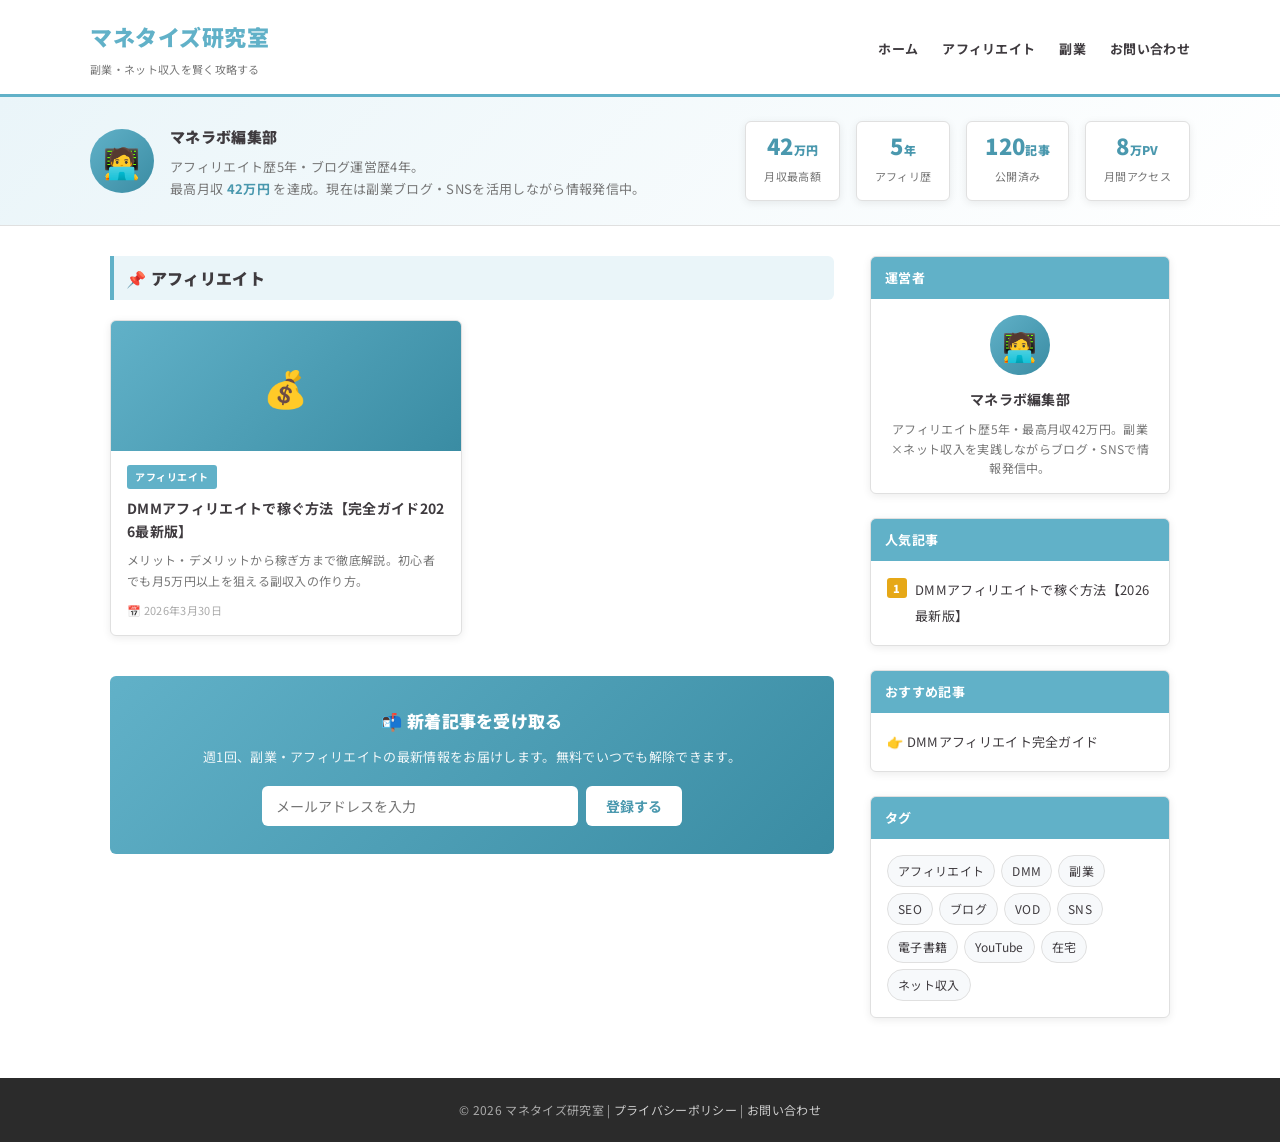
==== commit 04cd0386: "Remove coming-soon cards, remove YouTube from profile bio" ====
--- a/index.html
+++ b/index.html
@@ -50,7 +50,7 @@
       <div class="profile-avatar">🧑‍💻</div>
       <div>
         <p class="profile-hero-name">マネラボ編集部</p>
-        <p class="profile-hero-bio">アフィリエイト歴5年・ブログ運営歴4年。<br>最高月収 <strong>42万円</strong> を達成。現在は副業ブログ・SNS・YouTubeを掛け持ちしながら情報発信中。</p>
+        <p class="profile-hero-bio">アフィリエイト歴5年・ブログ運営歴4年。<br>最高月収 <strong>42万円</strong> を達成。現在は副業ブログ・SNSを活用しながら情報発信中。</p>
       </div>
     </div>
     <div class="achievement-grid">
@@ -94,93 +94,10 @@
           </div>
         </a>
 
-        <div class="post-card post-card--soon">
-          <div class="post-card-thumb thumb-seo">📊</div>
-          <div class="post-card-body">
-            <span class="post-card-cat">アフィリエイト</span>
-            <p class="post-card-title">A8.netとDMMアフィリ、どちらを選ぶべきか？徹底比較</p>
-            <p class="post-card-excerpt">国内2大アフィリエイトサービスの違いを案件・単価・使いやすさで比較。自分に合ったプラットフォームを選ぼう。</p>
-            <p class="post-card-meta">📅 公開準備中</p>
-          </div>
-          <span class="coming-soon-badge">準備中</span>
-        </div>
-
-        <div class="post-card post-card--soon">
-          <div class="post-card-thumb thumb-sns">📱</div>
-          <div class="post-card-body">
-            <span class="post-card-cat">アフィリエイト</span>
-            <p class="post-card-title">SNS×アフィリエイトで月10万円を稼ぐロードマップ</p>
-            <p class="post-card-excerpt">X（Twitter）・Instagram・TikTokを使ったアフィリエイト戦略。フォロワーゼロから始める収益化の手順。</p>
-            <p class="post-card-meta">📅 公開準備中</p>
-          </div>
-          <span class="coming-soon-badge">準備中</span>
-        </div>
-
-        <div class="post-card post-card--soon">
-          <div class="post-card-thumb thumb-affiliate">🎬</div>
-          <div class="post-card-body">
-            <span class="post-card-cat">アフィリエイト</span>
-            <p class="post-card-title">VODアフィリエイトで稼ぐ方法【Amazon・U-NEXT・DMM比較】</p>
-            <p class="post-card-excerpt">動画配信サービスのアフィリエイトは単価が高く初心者向き。各サービスの報酬条件と攻略法を解説。</p>
-            <p class="post-card-meta">📅 公開準備中</p>
-          </div>
-          <span class="coming-soon-badge">準備中</span>
-        </div>
 
       </div>
     </section>
 
-    <!-- 副業記事 -->
-    <section id="fukugyo">
-      <h2 class="section-heading">💼 副業・ネット収入</h2>
-      <div class="post-grid">
-
-        <div class="post-card post-card--soon">
-          <div class="post-card-thumb thumb-fukugyo">🌱</div>
-          <div class="post-card-body">
-            <span class="post-card-cat">副業</span>
-            <p class="post-card-title">アフィリエイト初心者が最初にやるべき3ステップ</p>
-            <p class="post-card-excerpt">ブログ開設からアフィリ登録・記事公開まで。つまずきやすいポイントをわかりやすく解説します。</p>
-            <p class="post-card-meta">📅 公開準備中</p>
-          </div>
-          <span class="coming-soon-badge">準備中</span>
-        </div>
-
-        <div class="post-card post-card--soon">
-          <div class="post-card-thumb thumb-seo">🔍</div>
-          <div class="post-card-body">
-            <span class="post-card-cat">SEO</span>
-            <p class="post-card-title">ブログSEOで検索1位を取るためのキーワード選定術</p>
-            <p class="post-card-excerpt">競合が少なくアクセスが集まるキーワードの見つけ方。無料ツールを使った実践的な手順を紹介。</p>
-            <p class="post-card-meta">📅 公開準備中</p>
-          </div>
-          <span class="coming-soon-badge">準備中</span>
-        </div>
-
-        <div class="post-card post-card--soon">
-          <div class="post-card-thumb thumb-fukugyo">📚</div>
-          <div class="post-card-body">
-            <span class="post-card-cat">副業</span>
-            <p class="post-card-title">Kindle Unlimitedアフィリエイトで電子書籍ジャンルを攻略する</p>
-            <p class="post-card-excerpt">読書系ブログで稼ぐ方法。Kindle Unlimitedの報酬条件と記事構成のコツを解説します。</p>
-            <p class="post-card-meta">📅 公開準備中</p>
-          </div>
-          <span class="coming-soon-badge">準備中</span>
-        </div>
-
-        <div class="post-card post-card--soon">
-          <div class="post-card-thumb thumb-sns">💻</div>
-          <div class="post-card-body">
-            <span class="post-card-cat">副業</span>
-            <p class="post-card-title">在宅副業おすすめ7選【2026年版】月3万円から始める方法</p>
-            <p class="post-card-excerpt">アフィリエイト・クラウドソーシング・コンテンツ販売など、初心者でも始めやすい副業を厳選紹介。</p>
-            <p class="post-card-meta">📅 公開準備中</p>
-          </div>
-          <span class="coming-soon-badge">準備中</span>
-        </div>
-
-      </div>
-    </section>
 
     <!-- Newsletter -->
     <section class="newsletter-section" id="contact">
@@ -203,7 +120,7 @@
       <div class="widget-body">
         <div class="profile-icon">🧑‍💻</div>
         <p class="profile-name">マネラボ編集部</p>
-        <p class="profile-desc">アフィリエイト歴5年・最高月収42万円。副業×ネット収入を実践しながら情報発信中。</p>
+        <p class="profile-desc">アフィリエイト歴5年・最高月収42万円。副業×ネット収入を実践しながらブログ・SNSで情報発信中。</p>
       </div>
     </div>
 
@@ -213,8 +130,6 @@
       <div class="widget-body">
         <ul class="related-list popular-list">
           <li><span class="rank rank-1">1</span><a href="dmm-affiliate.html">DMMアフィリエイトで稼ぐ方法【2026最新版】</a></li>
-          <li><span class="rank rank-2">2</span><span class="text-muted">A8.netとDMMアフィリ徹底比較（準備中）</span></li>
-          <li><span class="rank rank-3">3</span><span class="text-muted">SNS×アフィリで月10万円のロードマップ（準備中）</span></li>
         </ul>
       </div>
     </div>
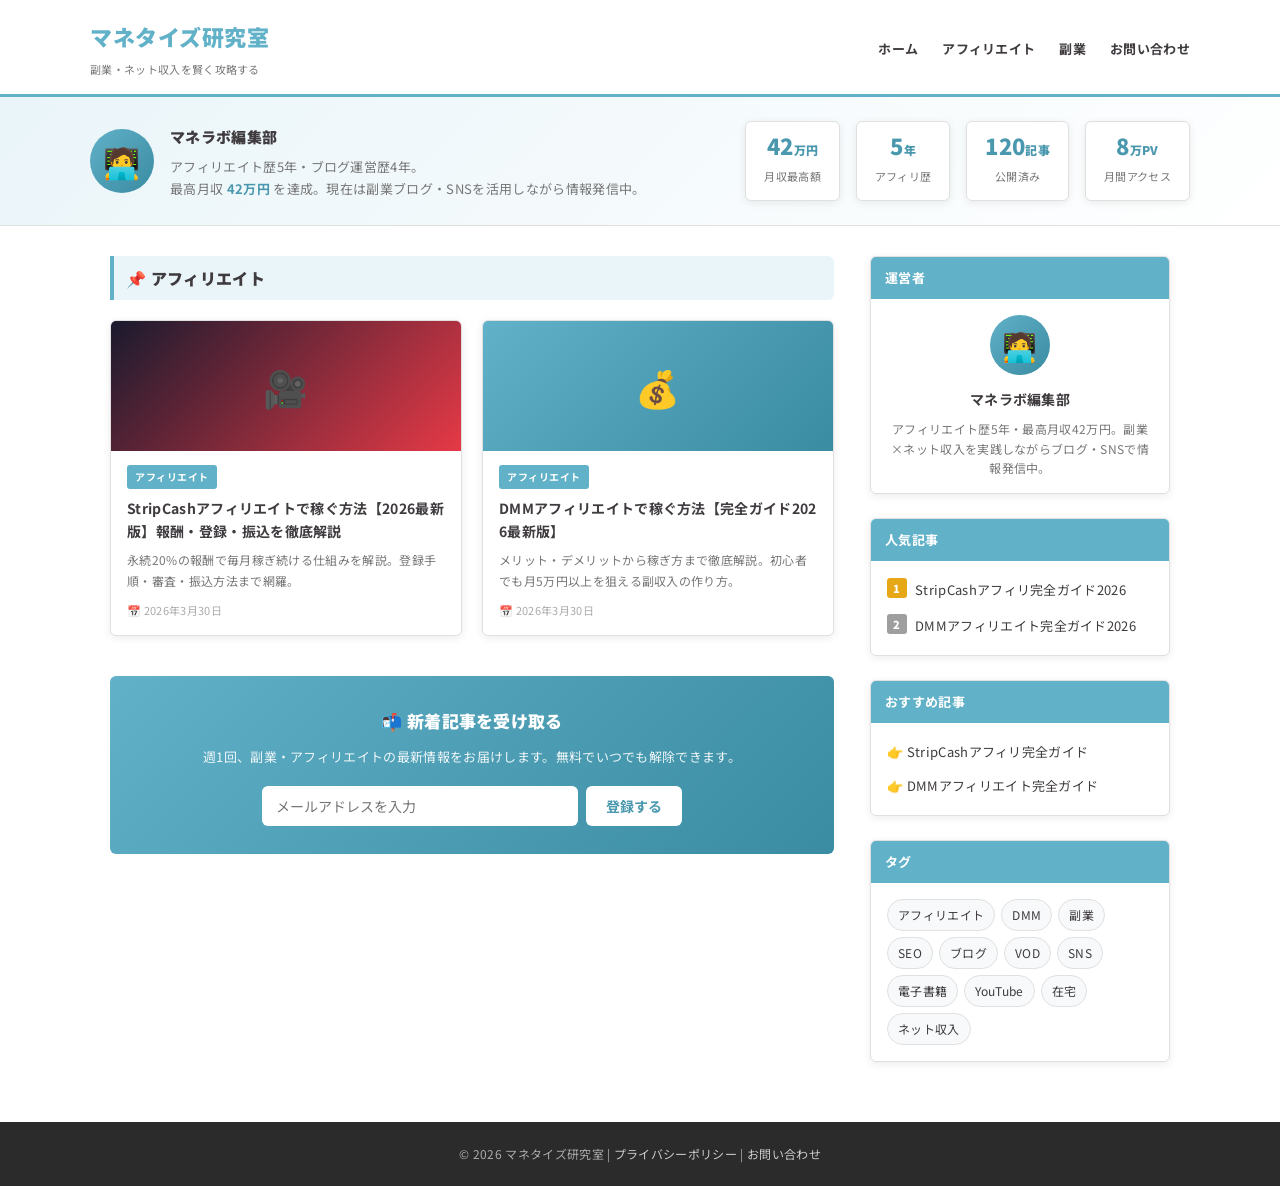
==== commit 7e0fddf9: "Add StripCash affiliate article + update homepage card and sidebar links" ====
--- a/index.html
+++ b/index.html
@@ -84,6 +84,16 @@
       <h2 class="section-heading">📌 アフィリエイト</h2>
       <div class="post-grid">
 
+        <a href="stripcash-affiliate.html" class="post-card">
+          <div class="post-card-thumb" style="background: linear-gradient(135deg, #1a1a2e 0%, #e63946 100%);">🎥</div>
+          <div class="post-card-body">
+            <span class="post-card-cat">アフィリエイト</span>
+            <p class="post-card-title">StripCashアフィリエイトで稼ぐ方法【2026最新版】報酬・登録・振込を徹底解説</p>
+            <p class="post-card-excerpt">永続20%の報酬で毎月稼ぎ続ける仕組みを解説。登録手順・審査・振込方法まで網羅。</p>
+            <p class="post-card-meta">📅 2026年3月30日</p>
+          </div>
+        </a>
+
         <a href="dmm-affiliate.html" class="post-card">
           <div class="post-card-thumb thumb-affiliate">💰</div>
           <div class="post-card-body">
@@ -129,7 +139,8 @@
       <div class="widget-title">人気記事</div>
       <div class="widget-body">
         <ul class="related-list popular-list">
-          <li><span class="rank rank-1">1</span><a href="dmm-affiliate.html">DMMアフィリエイトで稼ぐ方法【2026最新版】</a></li>
+          <li><span class="rank rank-1">1</span><a href="stripcash-affiliate.html">StripCashアフィリ完全ガイド2026</a></li>
+          <li><span class="rank rank-2">2</span><a href="dmm-affiliate.html">DMMアフィリエイト完全ガイド2026</a></li>
         </ul>
       </div>
     </div>
@@ -139,6 +150,7 @@
       <div class="widget-title">おすすめ記事</div>
       <div class="widget-body">
         <ul class="related-list">
+          <li>👉 <a href="stripcash-affiliate.html">StripCashアフィリ完全ガイド</a></li>
           <li>👉 <a href="dmm-affiliate.html">DMMアフィリエイト完全ガイド</a></li>
         </ul>
       </div>
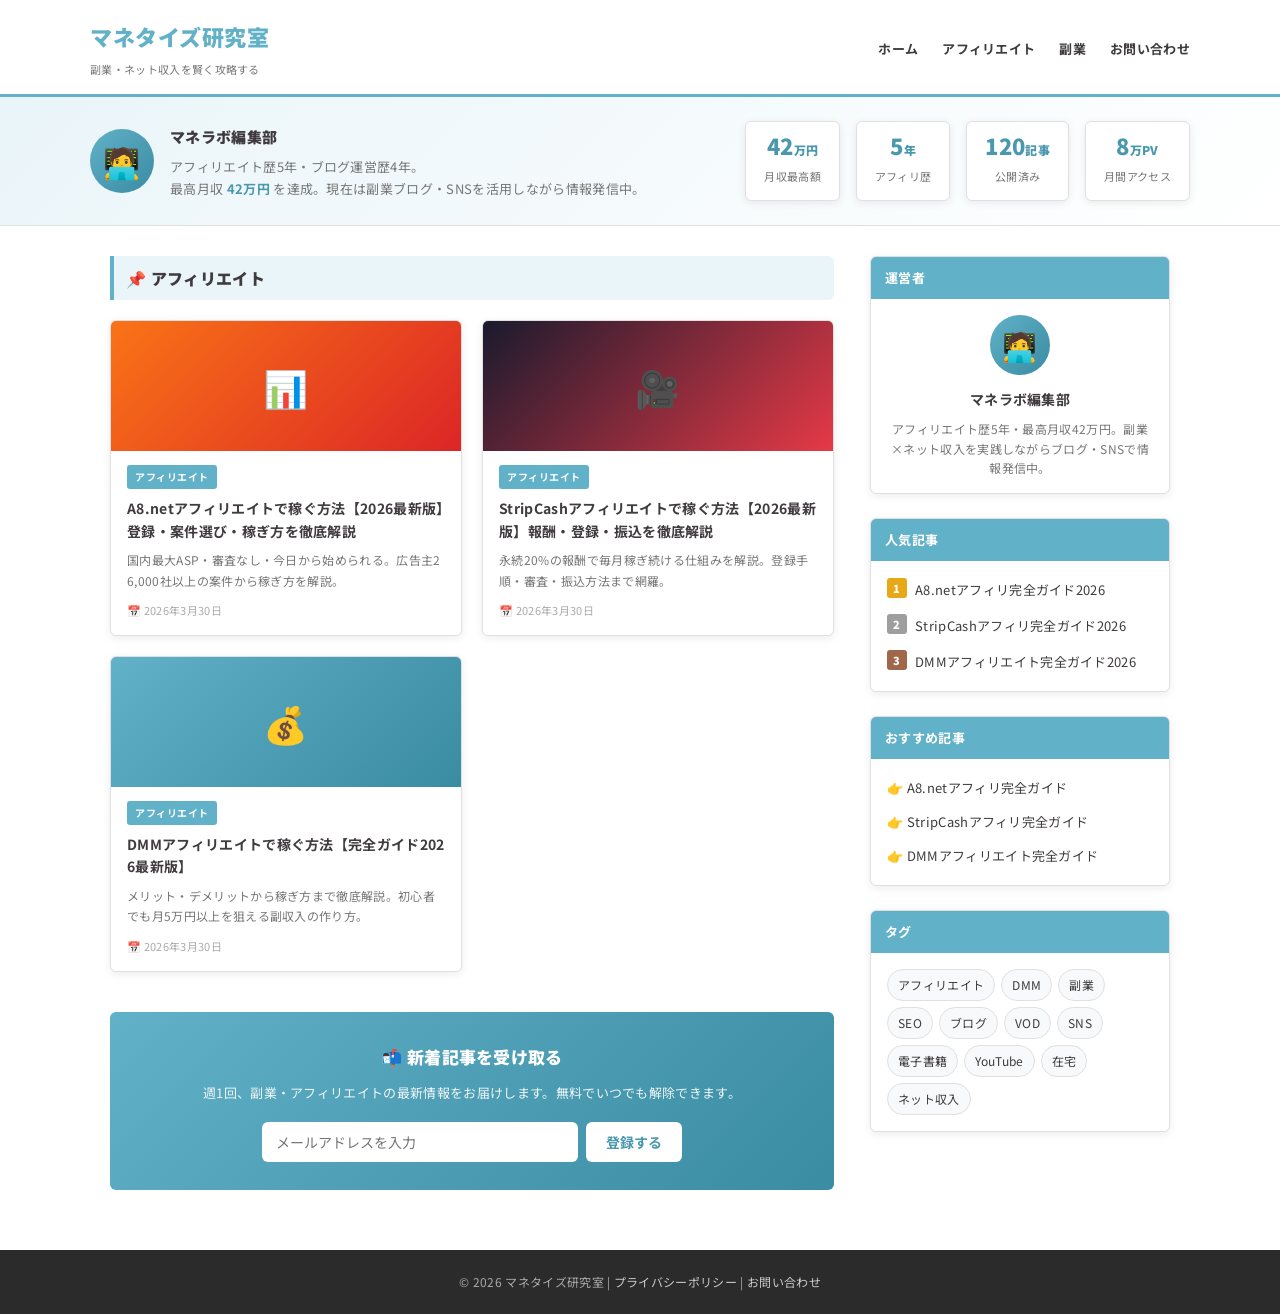
==== commit 17b0f8ba: "Add A8.net affiliate article + update all sidebar links" ====
--- a/index.html
+++ b/index.html
@@ -84,6 +84,16 @@
       <h2 class="section-heading">📌 アフィリエイト</h2>
       <div class="post-grid">
 
+        <a href="a8-affiliate.html" class="post-card">
+          <div class="post-card-thumb" style="background: linear-gradient(135deg, #f97316 0%, #dc2626 100%);">📊</div>
+          <div class="post-card-body">
+            <span class="post-card-cat">アフィリエイト</span>
+            <p class="post-card-title">A8.netアフィリエイトで稼ぐ方法【2026最新版】登録・案件選び・稼ぎ方を徹底解説</p>
+            <p class="post-card-excerpt">国内最大ASP・審査なし・今日から始められる。広告主26,000社以上の案件から稼ぎ方を解説。</p>
+            <p class="post-card-meta">📅 2026年3月30日</p>
+          </div>
+        </a>
+
         <a href="stripcash-affiliate.html" class="post-card">
           <div class="post-card-thumb" style="background: linear-gradient(135deg, #1a1a2e 0%, #e63946 100%);">🎥</div>
           <div class="post-card-body">
@@ -139,8 +149,9 @@
       <div class="widget-title">人気記事</div>
       <div class="widget-body">
         <ul class="related-list popular-list">
-          <li><span class="rank rank-1">1</span><a href="stripcash-affiliate.html">StripCashアフィリ完全ガイド2026</a></li>
-          <li><span class="rank rank-2">2</span><a href="dmm-affiliate.html">DMMアフィリエイト完全ガイド2026</a></li>
+          <li><span class="rank rank-1">1</span><a href="a8-affiliate.html">A8.netアフィリ完全ガイド2026</a></li>
+          <li><span class="rank rank-2">2</span><a href="stripcash-affiliate.html">StripCashアフィリ完全ガイド2026</a></li>
+          <li><span class="rank rank-3">3</span><a href="dmm-affiliate.html">DMMアフィリエイト完全ガイド2026</a></li>
         </ul>
       </div>
     </div>
@@ -150,6 +161,7 @@
       <div class="widget-title">おすすめ記事</div>
       <div class="widget-body">
         <ul class="related-list">
+          <li>👉 <a href="a8-affiliate.html">A8.netアフィリ完全ガイド</a></li>
           <li>👉 <a href="stripcash-affiliate.html">StripCashアフィリ完全ガイド</a></li>
           <li>👉 <a href="dmm-affiliate.html">DMMアフィリエイト完全ガイド</a></li>
         </ul>
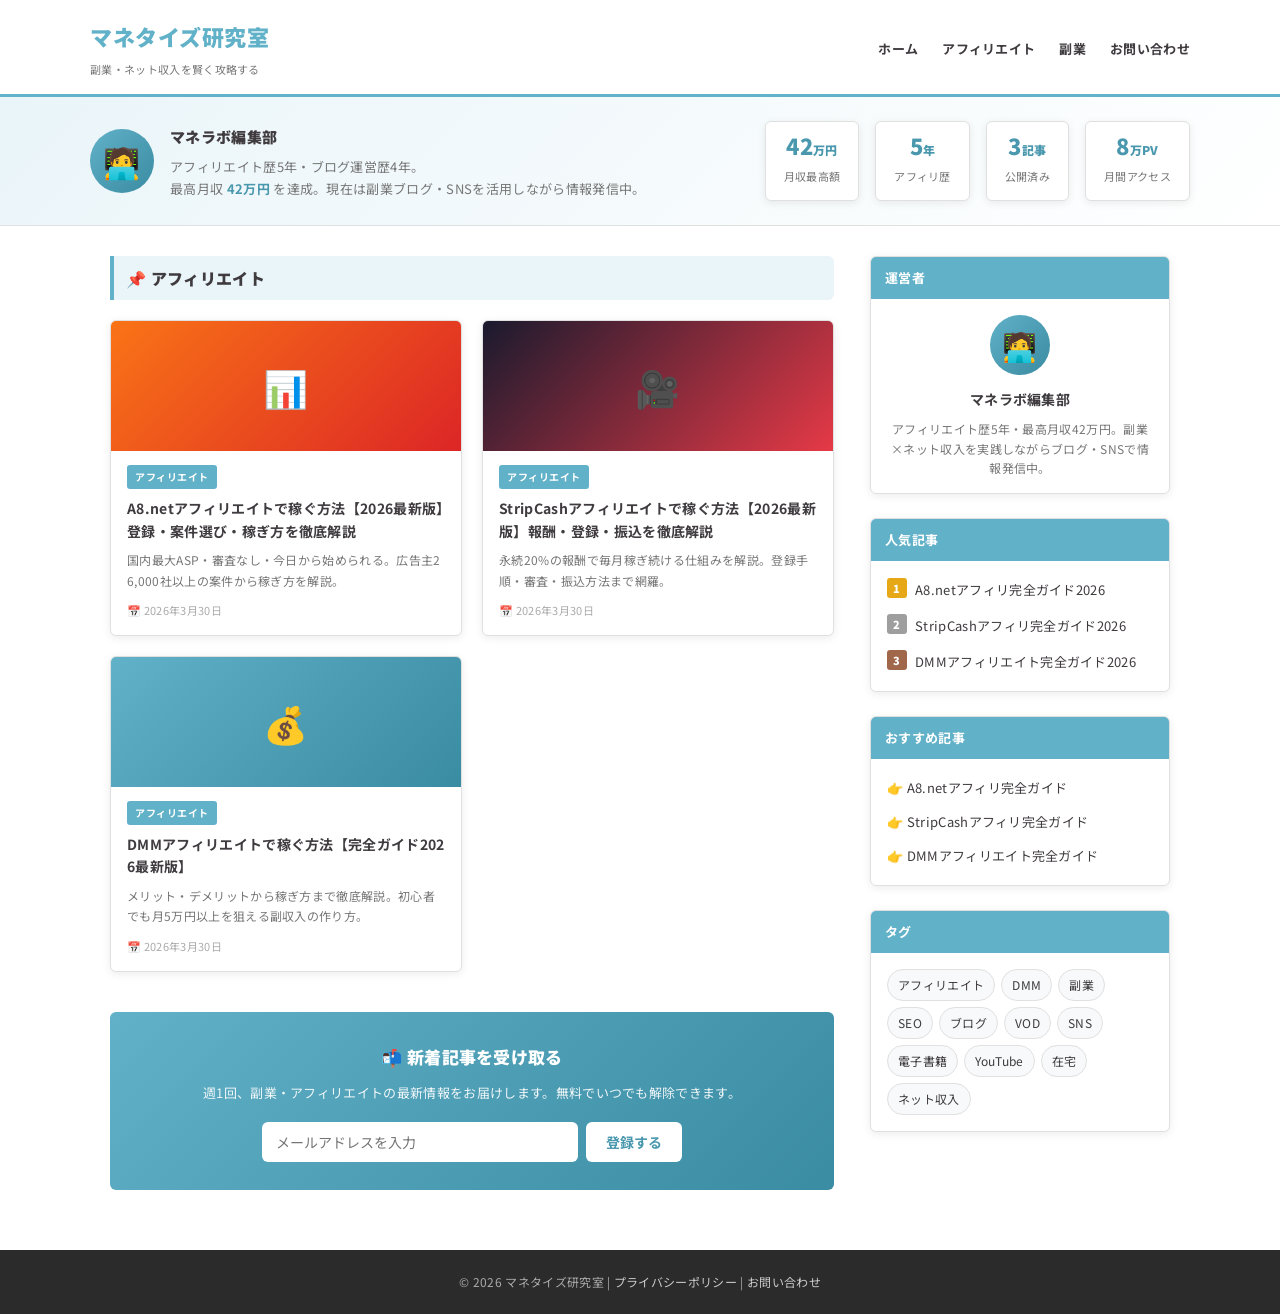
==== commit 6353a9c6: "Add privacy/contact pages, fix all footer/nav links, fix article count to 3" ====
--- a/index.html
+++ b/index.html
@@ -63,7 +63,7 @@
         <span class="achievement-label">アフィリ歴</span>
       </div>
       <div class="achievement-item">
-        <span class="achievement-num">120<small>記事</small></span>
+        <span class="achievement-num">3<small>記事</small></span>
         <span class="achievement-label">公開済み</span>
       </div>
       <div class="achievement-item">
@@ -192,7 +192,7 @@
 
 <!-- ======= Footer ======= -->
 <footer class="site-footer">
-  <p>&copy; 2026 マネタイズ研究室 | <a href="#">プライバシーポリシー</a> | <a href="#">お問い合わせ</a></p>
+  <p>&copy; 2026 マネタイズ研究室 | <a href="privacy.html">プライバシーポリシー</a> | <a href="contact.html">お問い合わせ</a></p>
 </footer>
 
 </body>
--- a/style.css
+++ b/style.css
@@ -477,6 +477,28 @@
 .tag-cloud a:hover { background: var(--teal-light); color: var(--teal-dark); text-decoration: none; }
 
 /* ============================
+   Contact Form
+   ============================ */
+.contact-form-wrap { margin-top: 24px; }
+.form-group { margin-bottom: 20px; display: flex; flex-direction: column; gap: 6px; }
+.form-group label { font-size: 14px; font-weight: 700; }
+.required { background: #e63946; color: #fff; font-size: 10px; padding: 1px 6px; border-radius: 3px; margin-left: 6px; vertical-align: middle; }
+.form-group input,
+.form-group textarea {
+  border: 1px solid var(--border);
+  border-radius: var(--radius);
+  padding: 10px 14px;
+  font-size: 14px;
+  font-family: inherit;
+  outline: none;
+  transition: border-color .2s;
+  width: 100%;
+}
+.form-group input:focus,
+.form-group textarea:focus { border-color: var(--teal); }
+.form-group textarea { resize: vertical; }
+
+/* ============================
    Profile Hero
    ============================ */
 .profile-hero {
